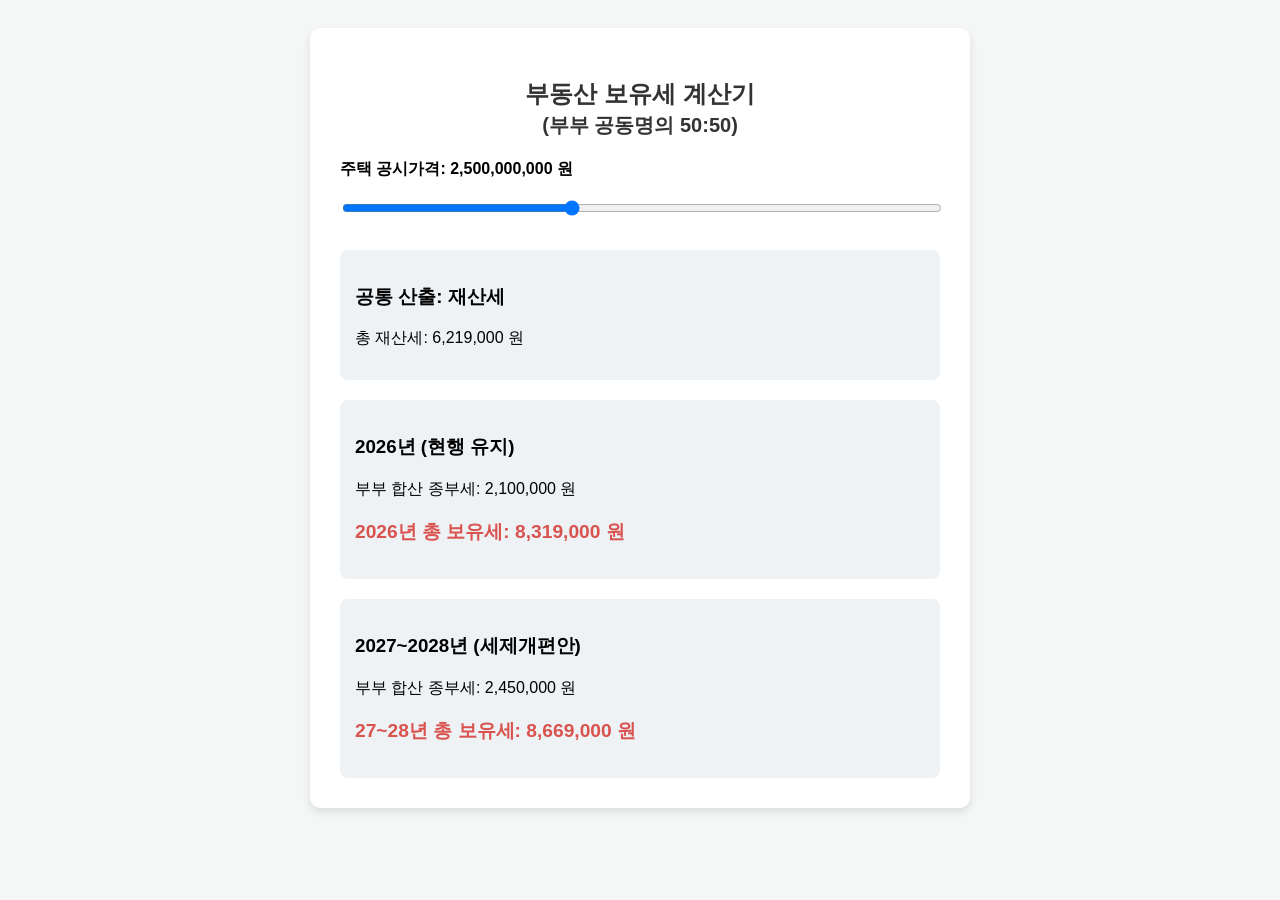
==== docs/index.html @ 7510db97 "feat: Add initial tax calculator page (docs/index.html)" ====
<!DOCTYPE html>
<html lang="ko">
<head>
    <meta charset="UTF-8">
    <meta name="viewport" content="width=device-width, initial-scale=1.0">
    <title>세금 계산기</title>
    <style>
        body { font-family: 'Malgun Gothic', sans-serif; background-color: #f4f7f6; padding: 20px; }
        .container { max-width: 600px; margin: 0 auto; background: white; padding: 30px; border-radius: 10px; box-shadow: 0 4px 8px rgba(0,00,0,0.1); }
        .calculator-selector { margin-bottom: 20px; }
        .calculator-selector label { font-weight: bold; margin-right: 10px; }
        .calculator-selector select { padding: 8px; border-radius: 5px; border: 1px solid #ccc; font-size: 1em; }
        .calculator {
            /* display: none; */ /* JS로 제어 */
        }
        .calculator.active { display: block; }
        h2 { text-align: center; color: #333; }
        label { font-weight: bold; margin-top: 15px; display: block; }
        input[type="range"], input[type="text"] { width: 100%; margin-top: 10px; padding: 10px; box-sizing: border-box; }
        .result-box { margin-top: 20px; padding: 15px; background: #eef2f5; border-radius: 8px; }
        .total { font-size: 1.2em; font-weight: bold; color: #d9534f; }
        hr { border: 0; border-top: 1px solid #ddd; margin: 20px 0; }
    </style>
</head>
<body>

<div class="container">
    <div class="calculator-selector" style="display: none;">
        <label for="taxType">계산기 선택:</label>
        <select id="taxType">
            <option value="propertyTax">보유세 (재산세/종부세)</option>
            <!-- 나중에 다른 계산기 추가. 예: <option value="capitalGainsTax">양도소득세</option> -->
        </select>
    </div>
    <div id="propertyTaxCalculator" class="calculator active">
      <h2>부동산 보유세 계산기<br><small>(부부 공동명의 50:50)</small></h2>
      
      <label for="priceSlider">주택 공시가격: <span id="priceLabel">2,500,000,000</span> 원</label>
      <input type="range" id="priceSlider" min="1000000000" max="5000000000" step="10000000" value="2500000000">
      
      <div class="result-box">
          <h3>공통 산출: 재산세</h3>
          <p>총 재산세: <span id="propTax">0</span> 원</p>
      </div>
  
      <div class="result-box">
          <h3>2026년 (현행 유지)</h3>
          <p>부부 합산 종부세: <span id="jongbu2026">0</span> 원</p>
          <p class="total">2026년 총 보유세: <span id="total2026">0</span> 원</p>
      </div>
  
      <div class="result-box">
          <h3>2027~2028년 (세제개편안)</h3>
          <p>부부 합산 종부세: <span id="jongbu2027">0</span> 원</p>
          <p class="total">27~28년 총 보유세: <span id="total2027">0</span> 원</p>
      </div>
    </div>
</div>

<script>
  // --- 상수 정의 (세율 등) ---
  const TAX_CONFIG = {
      property: {
          baseRate: 0.45,
          taxRate: 0.004,
          deduction: 630000,
          eduTaxRate: 0.2,
          cityTaxRate: 0.0014,
      },
      jongbu: {
          deduction: 900000000, // 1인당 공제액
          rate2026: 0.6,
          rate2027: 0.7,
      }
  };

  // --- 유틸리티 함수 ---
  const formatWon = (num) => Math.max(0, Math.round(num)).toLocaleString('ko-KR');

  // --- 계산 함수 ---
  function calculatePropertyTax(price) {
      const config = TAX_CONFIG.property;
      const propBase = price * config.baseRate;
      const mainPropTax = (propBase * config.taxRate) - config.deduction;
      const eduTax = mainPropTax * config.eduTaxRate;
      const cityTax = propBase * config.cityTaxRate;
      return mainPropTax + eduTax + cityTax;
  }

  function calculateJongbuTax(price, year) {
      const config = TAX_CONFIG.jongbu;
      const rate = (year === 2026) ? config.rate2026 : config.rate2027;
      const base = Math.max(0, (price / 2 - config.deduction) * rate);
      
      let taxPerPerson = 0;
      if (year === 2026) {
          if (base <= 300000000) taxPerPerson = base * 0.005;
          else if (base <= 600000000) taxPerPerson = (base * 0.007) - 600000;
          else taxPerPerson = (base * 0.01) - 2400000;
      } else { // 2027
          if (base <= 300000000) taxPerPerson = base * 0.005;
          else if (base <= 600000000) taxPerPerson = (base * 0.007) - 600000;
          else taxPerPerson = (base * 0.013) - 4200000;
      }
      return taxPerPerson * 2; // 부부 2명 합산
  }

  // --- UI 업데이트 함수 ---
  function updatePropertyTaxUI() {
      const price = parseInt(document.getElementById('priceSlider').value);
      document.getElementById('priceLabel').innerText = formatWon(price);

      // 1. 재산세
      const totalPropTax = calculatePropertyTax(price);
      document.getElementById('propTax').innerText = formatWon(totalPropTax);

      // 2. 2026년 보유세
      const totalJongbu2026 = calculateJongbuTax(price, 2026);
      document.getElementById('jongbu2026').innerText = formatWon(totalJongbu2026);
      document.getElementById('total2026').innerText = formatWon(totalPropTax + totalJongbu2026);

      // 3. 2027-2028년 보유세
      const totalJongbu2027 = calculateJongbuTax(price, 2027);
      document.getElementById('jongbu2027').innerText = formatWon(totalJongbu2027);
      document.getElementById('total2027').innerText = formatWon(totalPropTax + totalJongbu2027);
  }

  // --- 이벤트 리스너 설정 및 초기화 ---
  function initialize() {
      const priceSlider = document.getElementById('priceSlider');
      priceSlider.addEventListener('input', updatePropertyTaxUI);

      // 초기 계산 실행
      updatePropertyTaxUI();
  }

  // 페이지 로드 완료 시 실행
  window.addEventListener('DOMContentLoaded', initialize);
</script>

</body>
</html>
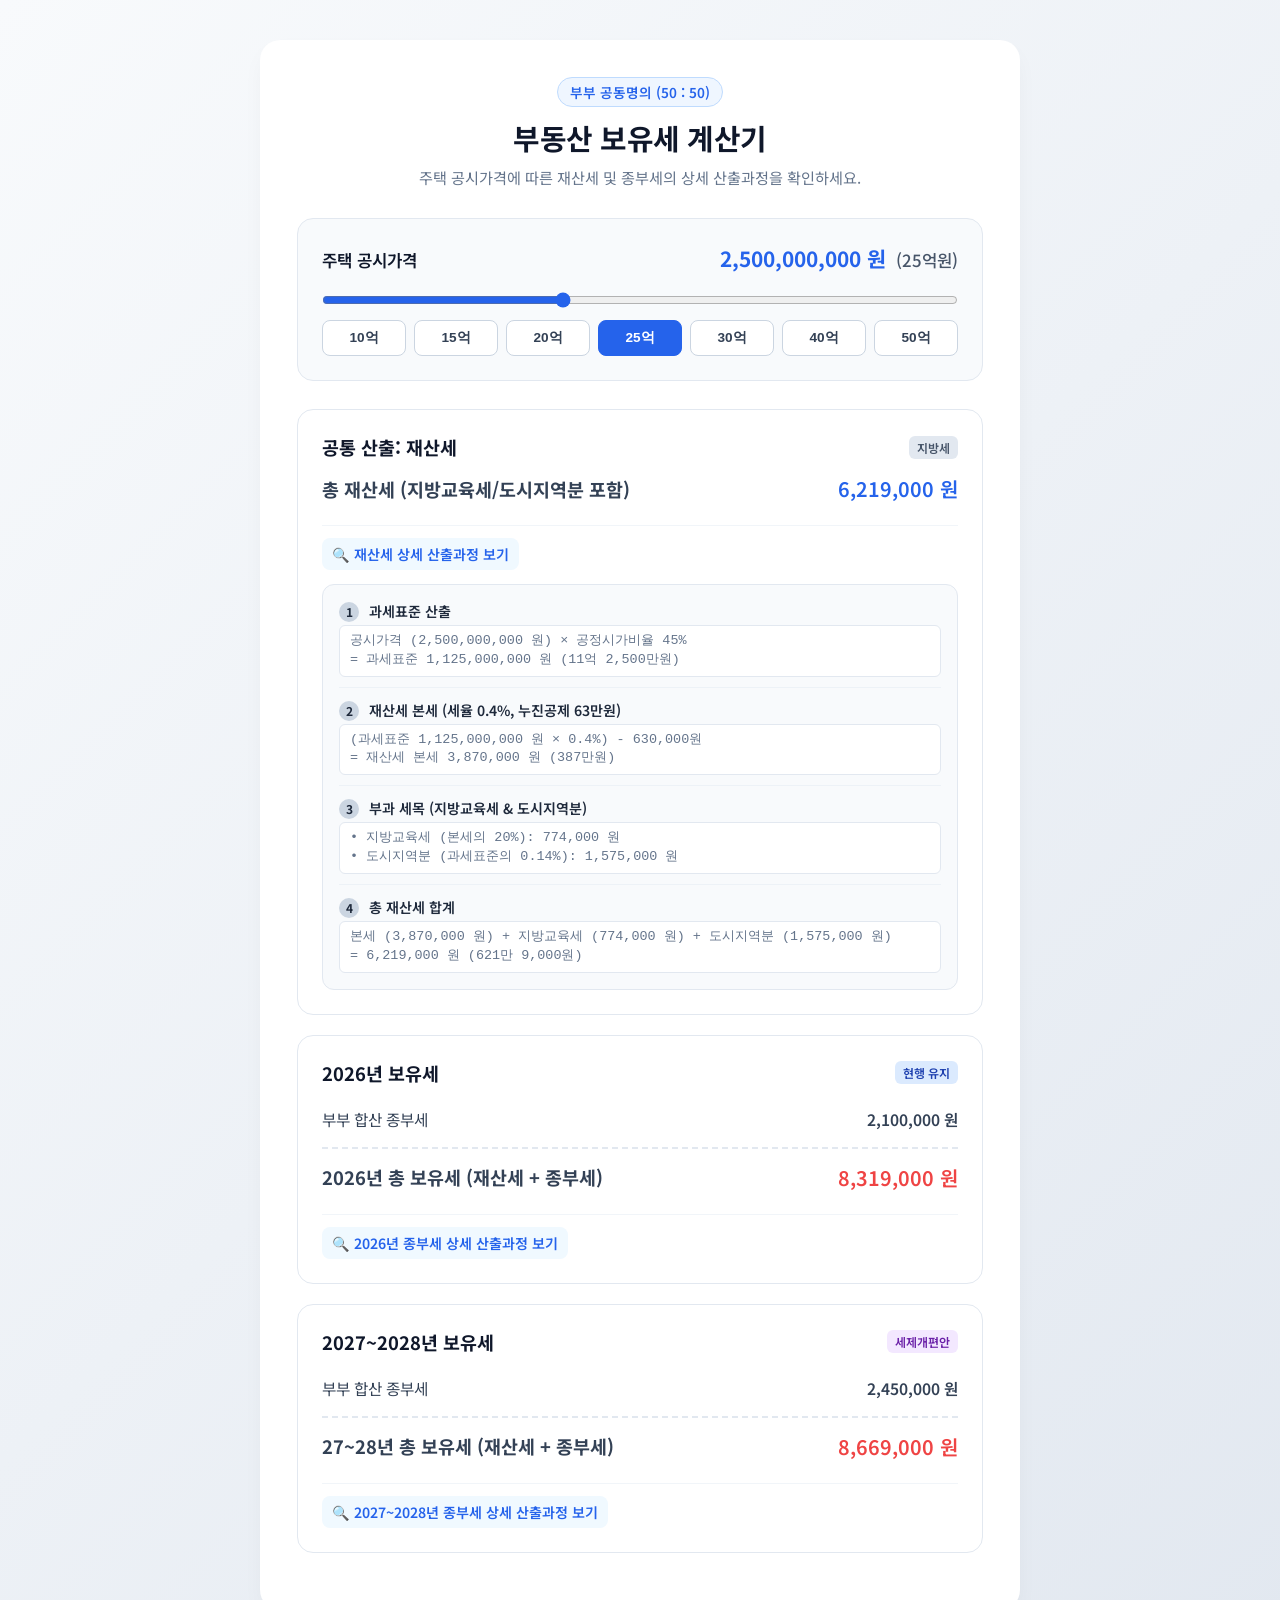
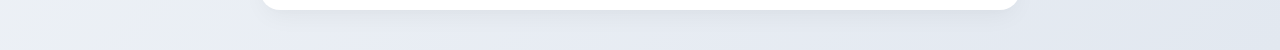
==== commit 97c4a36a: "docs Signed-off-by: changkeun Im <asarabi8282@gmail.com>" ====
--- a/docs/index.html
+++ b/docs/index.html
@@ -3,126 +3,765 @@
 <head>
     <meta charset="UTF-8">
     <meta name="viewport" content="width=device-width, initial-scale=1.0">
-    <title>세금 계산기</title>
+    <title>부동산 보유세 계산기 - 상세 산출과정 제공</title>
+    <!-- Google Fonts -->
+    <link rel="preconnect" href="https://fonts.googleapis.com">
+    <link rel="preconnect" href="https://fonts.gstatic.com" crossorigin>
+    <link href="https://fonts.googleapis.com/css2?family=Noto+Sans+KR:wght@300;400;500;600;700&display=swap" rel="stylesheet">
     <style>
-        body { font-family: 'Malgun Gothic', sans-serif; background-color: #f4f7f6; padding: 20px; }
-        .container { max-width: 600px; margin: 0 auto; background: white; padding: 30px; border-radius: 10px; box-shadow: 0 4px 8px rgba(0,00,0,0.1); }
-        .calculator-selector { margin-bottom: 20px; }
-        .calculator-selector label { font-weight: bold; margin-right: 10px; }
-        .calculator-selector select { padding: 8px; border-radius: 5px; border: 1px solid #ccc; font-size: 1em; }
-        .calculator {
-            /* display: none; */ /* JS로 제어 */
-        }
-        .calculator.active { display: block; }
-        h2 { text-align: center; color: #333; }
-        label { font-weight: bold; margin-top: 15px; display: block; }
-        input[type="range"], input[type="text"] { width: 100%; margin-top: 10px; padding: 10px; box-sizing: border-box; }
-        .result-box { margin-top: 20px; padding: 15px; background: #eef2f5; border-radius: 8px; }
-        .total { font-size: 1.2em; font-weight: bold; color: #d9534f; }
-        hr { border: 0; border-top: 1px solid #ddd; margin: 20px 0; }
+        :root {
+            --primary: #2563eb;
+            --primary-hover: #1d4ed8;
+            --bg-gradient: linear-gradient(135deg, #f8fafc 0%, #e2e8f0 100%);
+            --card-bg: #ffffff;
+            --text-main: #0f172a;
+            --text-muted: #64748b;
+            --accent-red: #ef4444;
+            --accent-blue: #3b82f6;
+            --border-color: #e2e8f0;
+            --box-shadow: 0 10px 25px -5px rgba(0, 0, 0, 0.05), 0 8px 10px -6px rgba(0, 0, 0, 0.01);
+        }
+
+        * {
+            box-sizing: border-box;
+            margin: 0;
+            padding: 0;
+        }
+
+        body {
+            font-family: 'Noto Sans KR', sans-serif;
+            background: var(--bg-gradient);
+            color: var(--text-main);
+            min-height: 100vh;
+            padding: 40px 20px;
+            display: flex;
+            justify-content: center;
+            align-items: flex-start;
+        }
+
+        .container {
+            width: 100%;
+            max-width: 760px;
+            background: var(--card-bg);
+            border-radius: 20px;
+            padding: 36px;
+            box-shadow: var(--box-shadow);
+            border: 1px solid rgba(255, 255, 255, 0.8);
+        }
+
+        .header {
+            text-align: center;
+            margin-bottom: 30px;
+        }
+
+        .header h1 {
+            font-size: 1.8rem;
+            font-weight: 700;
+            color: var(--text-main);
+            margin-bottom: 8px;
+            letter-spacing: -0.5px;
+        }
+
+        .header .badge {
+            display: inline-block;
+            background-color: #eff6ff;
+            color: var(--primary);
+            font-size: 0.85rem;
+            font-weight: 600;
+            padding: 4px 12px;
+            border-radius: 9999px;
+            margin-bottom: 10px;
+            border: 1px solid #bfdbfe;
+        }
+
+        .header p {
+            font-size: 0.95rem;
+            color: var(--text-muted);
+        }
+
+        /* 컨트롤 영역 */
+        .control-group {
+            background-color: #f8fafc;
+            padding: 24px;
+            border-radius: 16px;
+            border: 1px solid var(--border-color);
+            margin-bottom: 28px;
+        }
+
+        .price-label-wrapper {
+            display: flex;
+            justify-content: space-between;
+            align-items: baseline;
+            margin-bottom: 12px;
+            flex-wrap: wrap;
+            gap: 8px;
+        }
+
+        .price-title {
+            font-weight: 600;
+            font-size: 1.05rem;
+            color: var(--text-main);
+        }
+
+        .price-display {
+            font-size: 1.3rem;
+            font-weight: 700;
+            color: var(--primary);
+        }
+
+        .price-display .readable {
+            font-size: 1.05rem;
+            color: #475569;
+            font-weight: 500;
+            margin-left: 4px;
+        }
+
+        input[type="range"] {
+            width: 100%;
+            height: 8px;
+            border-radius: 5px;
+            background: #cbd5e1;
+            outline: none;
+            cursor: pointer;
+            accent-color: var(--primary);
+            margin-bottom: 16px;
+        }
+
+        /* Quick Preset Buttons */
+        .preset-buttons {
+            display: flex;
+            gap: 8px;
+            flex-wrap: wrap;
+        }
+
+        .preset-btn {
+            flex: 1;
+            min-width: 60px;
+            padding: 8px 12px;
+            background: white;
+            border: 1px solid #cbd5e1;
+            border-radius: 8px;
+            font-size: 0.85rem;
+            font-weight: 600;
+            color: #334155;
+            cursor: pointer;
+            transition: all 0.2s ease;
+        }
+
+        .preset-btn:hover {
+            background: #f1f5f9;
+            border-color: #94a3b8;
+        }
+
+        .preset-btn.active {
+            background: var(--primary);
+            color: white;
+            border-color: var(--primary);
+        }
+
+        /* 결과 카드 스타일 */
+        .result-card {
+            background: #ffffff;
+            border: 1px solid var(--border-color);
+            border-radius: 16px;
+            padding: 24px;
+            margin-bottom: 20px;
+            transition: transform 0.2s ease, box-shadow 0.2s ease;
+        }
+
+        .result-card:hover {
+            box-shadow: 0 10px 15px -3px rgba(0, 0, 0, 0.05);
+        }
+
+        .card-header {
+            display: flex;
+            justify-content: space-between;
+            align-items: center;
+            margin-bottom: 14px;
+        }
+
+        .card-title {
+            font-size: 1.15rem;
+            font-weight: 700;
+            color: var(--text-main);
+            display: flex;
+            align-items: center;
+            gap: 8px;
+        }
+
+        .year-tag {
+            font-size: 0.75rem;
+            padding: 3px 8px;
+            border-radius: 6px;
+            font-weight: 600;
+        }
+
+        .tag-gray { background: #e2e8f0; color: #475569; }
+        .tag-blue { background: #dbeafe; color: #1e40af; }
+        .tag-purple { background: #f3e8ff; color: #6b21a8; }
+
+        .summary-row {
+            display: flex;
+            justify-content: space-between;
+            align-items: center;
+            padding: 8px 0;
+            font-size: 0.98rem;
+            color: #334155;
+        }
+
+        .summary-row.total-row {
+            border-top: 2px dashed #e2e8f0;
+            margin-top: 8px;
+            padding-top: 14px;
+            font-size: 1.15rem;
+            font-weight: 700;
+        }
+
+        .summary-row .val {
+            font-weight: 600;
+        }
+
+        .summary-row.total-row .val {
+            color: var(--accent-red);
+            font-size: 1.25rem;
+        }
+
+        /* Collapsible details styling */
+        details {
+            margin-top: 14px;
+            border-top: 1px solid #f1f5f9;
+            padding-top: 12px;
+        }
+
+        summary {
+            font-size: 0.88rem;
+            font-weight: 600;
+            color: var(--primary);
+            cursor: pointer;
+            user-select: none;
+            outline: none;
+            display: inline-flex;
+            align-items: center;
+            gap: 6px;
+            padding: 6px 10px;
+            background-color: #f0f9ff;
+            border-radius: 8px;
+            transition: background 0.2s;
+        }
+
+        summary:hover {
+            background-color: #e0f2fe;
+        }
+
+        summary::-webkit-details-marker {
+            display: none;
+        }
+
+        .breakdown-box {
+            margin-top: 14px;
+            background: #f8fafc;
+            border: 1px solid #e2e8f0;
+            border-radius: 12px;
+            padding: 16px;
+            font-size: 0.88rem;
+        }
+
+        .breakdown-step {
+            margin-bottom: 12px;
+            padding-bottom: 10px;
+            border-bottom: 1px solid #edf2f7;
+        }
+
+        .breakdown-step:last-child {
+            margin-bottom: 0;
+            padding-bottom: 0;
+            border-bottom: none;
+        }
+
+        .step-num {
+            display: inline-block;
+            background: #cbd5e1;
+            color: #1e293b;
+            font-size: 0.75rem;
+            font-weight: 700;
+            width: 20px;
+            height: 20px;
+            line-height: 20px;
+            text-align: center;
+            border-radius: 50%;
+            margin-right: 6px;
+        }
+
+        .step-title {
+            font-weight: 600;
+            color: #1e293b;
+        }
+
+        .formula-text {
+            color: #64748b;
+            margin-top: 3px;
+            font-family: monospace, sans-serif;
+            font-size: 0.84rem;
+            line-height: 1.4;
+            background: #ffffff;
+            padding: 6px 10px;
+            border-radius: 6px;
+            border: 1px solid #e2e8f0;
+            word-break: break-all;
+        }
+
+        .formula-text highlight {
+            color: #2563eb;
+            font-weight: 700;
+        }
+
+        .sub-calc {
+            display: flex;
+            justify-content: space-between;
+            margin-top: 4px;
+            font-size: 0.85rem;
+            color: #475569;
+        }
+
+        @media (max-width: 600px) {
+            .container {
+                padding: 20px;
+            }
+            .header h1 {
+                font-size: 1.5rem;
+            }
+            .price-display {
+                font-size: 1.1rem;
+            }
+            .summary-row.total-row {
+                font-size: 1.05rem;
+            }
+            .summary-row.total-row .val {
+                font-size: 1.15rem;
+            }
+        }
     </style>
 </head>
 <body>
 
 <div class="container">
-    <div class="calculator-selector" style="display: none;">
-        <label for="taxType">계산기 선택:</label>
-        <select id="taxType">
-            <option value="propertyTax">보유세 (재산세/종부세)</option>
-            <!-- 나중에 다른 계산기 추가. 예: <option value="capitalGainsTax">양도소득세</option> -->
-        </select>
+    <div class="header">
+        <span class="badge">부부 공동명의 (50 : 50)</span>
+        <h1>부동산 보유세 계산기</h1>
+        <p>주택 공시가격에 따른 재산세 및 종부세의 상세 산출과정을 확인하세요.</p>
     </div>
-    <div id="propertyTaxCalculator" class="calculator active">
-      <h2>부동산 보유세 계산기<br><small>(부부 공동명의 50:50)</small></h2>
-      
-      <label for="priceSlider">주택 공시가격: <span id="priceLabel">2,500,000,000</span> 원</label>
-      <input type="range" id="priceSlider" min="1000000000" max="5000000000" step="10000000" value="2500000000">
-      
-      <div class="result-box">
-          <h3>공통 산출: 재산세</h3>
-          <p>총 재산세: <span id="propTax">0</span> 원</p>
-      </div>
-  
-      <div class="result-box">
-          <h3>2026년 (현행 유지)</h3>
-          <p>부부 합산 종부세: <span id="jongbu2026">0</span> 원</p>
-          <p class="total">2026년 총 보유세: <span id="total2026">0</span> 원</p>
-      </div>
-  
-      <div class="result-box">
-          <h3>2027~2028년 (세제개편안)</h3>
-          <p>부부 합산 종부세: <span id="jongbu2027">0</span> 원</p>
-          <p class="total">27~28년 총 보유세: <span id="total2027">0</span> 원</p>
-      </div>
+
+    <!-- 주택 공시가격 조절 컨트롤 -->
+    <div class="control-group">
+        <div class="price-label-wrapper">
+            <span class="price-title">주택 공시가격</span>
+            <div class="price-display">
+                <span id="priceLabelExact">2,500,000,000</span> 원
+                <span id="priceLabelReadable" class="readable">(25억원)</span>
+            </div>
+        </div>
+        
+        <input type="range" id="priceSlider" min="1000000000" max="5000000000" step="10000000" value="2500000000">
+
+        <div class="preset-buttons">
+            <button class="preset-btn" onclick="setPrice(1000000000)">10억</button>
+            <button class="preset-btn" onclick="setPrice(1500000000)">15억</button>
+            <button class="preset-btn" onclick="setPrice(2000000000)">20억</button>
+            <button class="preset-btn active" onclick="setPrice(2500000000)">25억</button>
+            <button class="preset-btn" onclick="setPrice(3000000000)">30억</button>
+            <button class="preset-btn" onclick="setPrice(4000000000)">40억</button>
+            <button class="preset-btn" onclick="setPrice(5000000000)">50억</button>
+        </div>
+    </div>
+
+    <!-- 1. 재산세 카드 -->
+    <div class="result-card">
+        <div class="card-header">
+            <div class="card-title">
+                <span>공통 산출: 재산세</span>
+            </div>
+            <span class="year-tag tag-gray">지방세</span>
+        </div>
+
+        <div class="summary-row total-row" style="border-top: none; padding-top: 0;">
+            <span>총 재산세 (지방교육세/도시지역분 포함)</span>
+            <span class="val" id="propTaxTotal" style="color: var(--primary);">0 원</span>
+        </div>
+
+        <details open>
+            <summary>🔍 재산세 상세 산출과정 보기</summary>
+            <div class="breakdown-box">
+                <div class="breakdown-step">
+                    <span class="step-num">1</span>
+                    <span class="step-title">과세표준 산출</span>
+                    <div class="formula-text">
+                        공시가격 (<span id="propStep1Price">0</span>) × 공정시가비율 45%<br>
+                        = 과세표준 <span id="propStep1Base" class="highlight">0 원</span>
+                    </div>
+                </div>
+
+                <div class="breakdown-step">
+                    <span class="step-num">2</span>
+                    <span class="step-title">재산세 본세 (세율 0.4%, 누진공제 63만원)</span>
+                    <div class="formula-text">
+                        (과세표준 <span id="propStep2Base">0</span> × 0.4%) - 630,000원<br>
+                        = 재산세 본세 <span id="propStep2Main" class="highlight">0 원</span>
+                    </div>
+                </div>
+
+                <div class="breakdown-step">
+                    <span class="step-num">3</span>
+                    <span class="step-title">부과 세목 (지방교육세 & 도시지역분)</span>
+                    <div class="formula-text">
+                        • 지방교육세 (본세의 20%): <span id="propStep3Edu">0 원</span><br>
+                        • 도시지역분 (과세표준의 0.14%): <span id="propStep3City">0 원</span>
+                    </div>
+                </div>
+
+                <div class="breakdown-step">
+                    <span class="step-num">4</span>
+                    <span class="step-title">총 재산세 합계</span>
+                    <div class="formula-text">
+                        본세 (<span id="propStep4Main">0</span>) + 지방교육세 (<span id="propStep4Edu">0</span>) + 도시지역분 (<span id="propStep4City">0</span>)<br>
+                        = <span id="propStep4Total" class="highlight">0 원</span>
+                    </div>
+                </div>
+            </div>
+        </details>
+    </div>
+
+    <!-- 2. 2026년 보유세 카드 -->
+    <div class="result-card">
+        <div class="card-header">
+            <div class="card-title">
+                <span>2026년 보유세</span>
+            </div>
+            <span class="year-tag tag-blue">현행 유지</span>
+        </div>
+
+        <div class="summary-row">
+            <span>부부 합산 종부세</span>
+            <span class="val" id="jongbu2026">0 원</span>
+        </div>
+        <div class="summary-row total-row">
+            <span>2026년 총 보유세 (재산세 + 종부세)</span>
+            <span class="val" id="total2026">0 원</span>
+        </div>
+
+        <details>
+            <summary>🔍 2026년 종부세 상세 산출과정 보기</summary>
+            <div class="breakdown-box">
+                <div class="breakdown-step">
+                    <span class="step-num">1</span>
+                    <span class="step-title">1인당 공시가격 지분 & 기본공제</span>
+                    <div class="formula-text">
+                        공시가격 (<span id="j26Step1Price">0</span>) ÷ 2 = 1인당 <span id="j26Step1Share">0</span><br>
+                        기본공제 (1인당 9억원) 적용 후 과세대상 = <span id="j26Step1Target" class="highlight">0 원</span>
+                    </div>
+                </div>
+
+                <div class="breakdown-step">
+                    <span class="step-num">2</span>
+                    <span class="step-title">1인당 과세표준 (공정시가비율 60%)</span>
+                    <div class="formula-text">
+                        과세대상 (<span id="j26Step2Target">0</span>) × 60%<br>
+                        = 과세표준 <span id="j26Step2Base" class="highlight">0 원</span>
+                    </div>
+                </div>
+
+                <div class="breakdown-step">
+                    <span class="step-num">3</span>
+                    <span class="step-title">1인당 종부세 산출세액</span>
+                    <div class="formula-text">
+                        구간 적용: <span id="j26Step3TierInfo">3억원 이하 (세율 0.5%)</span><br>
+                        계산식: <span id="j26Step3Formula">(과세표준 × 0.5%)</span><br>
+                        = 1인당 세액 <span id="j26Step3PerPerson" class="highlight">0 원</span>
+                    </div>
+                </div>
+
+                <div class="breakdown-step">
+                    <span class="step-num">4</span>
+                    <span class="step-title">부부 합산 종부세</span>
+                    <div class="formula-text">
+                        1인당 세액 (<span id="j26Step4PerPerson">0</span>) × 2명<br>
+                        = 부부 합산 종부세 <span id="j26Step4Total" class="highlight">0 원</span>
+                    </div>
+                </div>
+            </div>
+        </details>
+    </div>
+
+    <!-- 3. 2027~2028년 보유세 카드 -->
+    <div class="result-card">
+        <div class="card-header">
+            <div class="card-title">
+                <span>2027~2028년 보유세</span>
+            </div>
+            <span class="year-tag tag-purple">세제개편안</span>
+        </div>
+
+        <div class="summary-row">
+            <span>부부 합산 종부세</span>
+            <span class="val" id="jongbu2027">0 원</span>
+        </div>
+        <div class="summary-row total-row">
+            <span>27~28년 총 보유세 (재산세 + 종부세)</span>
+            <span class="val" id="total2027">0 원</span>
+        </div>
+
+        <details>
+            <summary>🔍 2027~2028년 종부세 상세 산출과정 보기</summary>
+            <div class="breakdown-box">
+                <div class="breakdown-step">
+                    <span class="step-num">1</span>
+                    <span class="step-title">1인당 공시가격 지분 & 기본공제</span>
+                    <div class="formula-text">
+                        공시가격 (<span id="j27Step1Price">0</span>) ÷ 2 = 1인당 <span id="j27Step1Share">0</span><br>
+                        기본공제 (1인당 9억원) 적용 후 과세대상 = <span id="j27Step1Target" class="highlight">0 원</span>
+                    </div>
+                </div>
+
+                <div class="breakdown-step">
+                    <span class="step-num">2</span>
+                    <span class="step-title">1인당 과세표준 (공정시가비율 70%)</span>
+                    <div class="formula-text">
+                        과세대상 (<span id="j27Step2Target">0</span>) × 70%<br>
+                        = 과세표준 <span id="j27Step2Base" class="highlight">0 원</span>
+                    </div>
+                </div>
+
+                <div class="breakdown-step">
+                    <span class="step-num">3</span>
+                    <span class="step-title">1인당 종부세 산출세액</span>
+                    <div class="formula-text">
+                        구간 적용: <span id="j27Step3TierInfo">3억원 이하 (세율 0.5%)</span><br>
+                        계산식: <span id="j27Step3Formula">(과세표준 × 0.5%)</span><br>
+                        = 1인당 세액 <span id="j27Step3PerPerson" class="highlight">0 원</span>
+                    </div>
+                </div>
+
+                <div class="breakdown-step">
+                    <span class="step-num">4</span>
+                    <span class="step-title">부부 합산 종부세</span>
+                    <div class="formula-text">
+                        1인당 세액 (<span id="j27Step4PerPerson">0</span>) × 2명<br>
+                        = 부부 합산 종부세 <span id="j27Step4Total" class="highlight">0 원</span>
+                    </div>
+                </div>
+            </div>
+        </details>
     </div>
 </div>
 
 <script>
-  // --- 상수 정의 (세율 등) ---
+  // --- 세율 및 설정 상수 ---
   const TAX_CONFIG = {
       property: {
-          baseRate: 0.45,
-          taxRate: 0.004,
-          deduction: 630000,
-          eduTaxRate: 0.2,
-          cityTaxRate: 0.0014,
+          baseRate: 0.45,       // 공정시가비율 45%
+          taxRate: 0.004,       // 본세 세율 0.4%
+          deduction: 630000,     // 누진공제액 63만원
+          eduTaxRate: 0.2,      // 지방교육세율 20%
+          cityTaxRate: 0.0014,  // 도시지역분 0.14%
       },
       jongbu: {
-          deduction: 900000000, // 1인당 공제액
-          rate2026: 0.6,
-          rate2027: 0.7,
+          deduction: 900000000, // 1인당 기본공제액 9억원
+          rate2026: 0.6,        // 2026 공정시가비율 60%
+          rate2027: 0.7,        // 2027 공정시가비율 70%
       }
   };
 
   // --- 유틸리티 함수 ---
-  const formatWon = (num) => Math.max(0, Math.round(num)).toLocaleString('ko-KR');
-
-  // --- 계산 함수 ---
-  function calculatePropertyTax(price) {
+  const formatWon = (num) => Math.max(0, Math.round(num)).toLocaleString('ko-KR') + ' 원';
+
+  function formatKoreanText(num) {
+      if (num <= 0) return '0원';
+      const eok = Math.floor(num / 100000000);
+      const remainderAfterEok = num % 100000000;
+      const man = Math.floor(remainderAfterEok / 10000);
+      const won = Math.round(remainderAfterEok % 10000);
+
+      let result = '';
+      if (eok > 0) result += `${eok}억 `;
+      if (man > 0) result += `${man.toLocaleString()}만 `;
+      if (won > 0 && eok === 0) result += `${won.toLocaleString()}`;
+      
+      result = result.trim();
+      if (result.endsWith('억') || result.endsWith('만')) {
+          return result + '원';
+      }
+      return result ? result + '원' : '0원';
+  }
+
+  // --- 상세 계산 함수 ---
+  function calculatePropertyTaxDetails(price) {
       const config = TAX_CONFIG.property;
-      const propBase = price * config.baseRate;
-      const mainPropTax = (propBase * config.taxRate) - config.deduction;
-      const eduTax = mainPropTax * config.eduTaxRate;
-      const cityTax = propBase * config.cityTaxRate;
-      return mainPropTax + eduTax + cityTax;
+      const propBase = Math.round(price * config.baseRate);
+      const mainPropTax = Math.max(0, Math.round((propBase * config.taxRate) - config.deduction));
+      const eduTax = Math.round(mainPropTax * config.eduTaxRate);
+      const cityTax = Math.round(propBase * config.cityTaxRate);
+      const totalPropTax = mainPropTax + eduTax + cityTax;
+
+      return {
+          price,
+          propBase,
+          mainPropTax,
+          eduTax,
+          cityTax,
+          totalPropTax
+      };
   }
 
-  function calculateJongbuTax(price, year) {
+  function calculateJongbuTaxDetails(price, year) {
       const config = TAX_CONFIG.jongbu;
       const rate = (year === 2026) ? config.rate2026 : config.rate2027;
-      const base = Math.max(0, (price / 2 - config.deduction) * rate);
+      
+      const sharePrice = Math.round(price / 2);
+      const targetAmount = Math.max(0, Math.round(sharePrice - config.deduction));
+      const jongbuBase = Math.round(targetAmount * rate);
       
       let taxPerPerson = 0;
+      let tierInfo = "";
+      let formula = "";
+
       if (year === 2026) {
-          if (base <= 300000000) taxPerPerson = base * 0.005;
-          else if (base <= 600000000) taxPerPerson = (base * 0.007) - 600000;
-          else taxPerPerson = (base * 0.01) - 2400000;
-      } else { // 2027
-          if (base <= 300000000) taxPerPerson = base * 0.005;
-          else if (base <= 600000000) taxPerPerson = (base * 0.007) - 600000;
-          else taxPerPerson = (base * 0.013) - 4200000;
+          if (jongbuBase <= 0) {
+              tierInfo = "과세대상 없음 (공제 9억원 이하)";
+              formula = "0원";
+              taxPerPerson = 0;
+          } else if (jongbuBase <= 300000000) {
+              tierInfo = "3억원 이하 (세율 0.5%)";
+              formula = `(과세표준 ${formatKoreanText(jongbuBase)} × 0.5%)`;
+              taxPerPerson = Math.round(jongbuBase * 0.005);
+          } else if (jongbuBase <= 600000000) {
+              tierInfo = "3억 초과 ~ 6억원 이하 (세율 0.7%, 누진공제 60만원)";
+              formula = `(과세표준 ${formatKoreanText(jongbuBase)} × 0.7%) - 60만원`;
+              taxPerPerson = Math.round((jongbuBase * 0.007) - 600000);
+          } else {
+              tierInfo = "6억원 초과 (세율 1.0%, 누진공제 240만원)";
+              formula = `(과세표준 ${formatKoreanText(jongbuBase)} × 1.0%) - 240만원`;
+              taxPerPerson = Math.round((jongbuBase * 0.01) - 2400000);
+          }
+      } else { // 2027~2028 개편안
+          if (jongbuBase <= 0) {
+              tierInfo = "과세대상 없음 (공제 9억원 이하)";
+              formula = "0원";
+              taxPerPerson = 0;
+          } else if (jongbuBase <= 300000000) {
+              tierInfo = "3억원 이하 (세율 0.5%)";
+              formula = `(과세표준 ${formatKoreanText(jongbuBase)} × 0.5%)`;
+              taxPerPerson = Math.round(jongbuBase * 0.005);
+          } else if (jongbuBase <= 600000000) {
+              tierInfo = "3억 초과 ~ 6억원 이하 (세율 0.7%, 누진공제 60만원)";
+              formula = `(과세표준 ${formatKoreanText(jongbuBase)} × 0.7%) - 60만원`;
+              taxPerPerson = Math.round((jongbuBase * 0.007) - 600000);
+          } else {
+              tierInfo = "6억원 초과 (세율 1.3%, 누진공제 420만원)";
+              formula = `(과세표준 ${formatKoreanText(jongbuBase)} × 1.3%) - 420만원`;
+              taxPerPerson = Math.round((jongbuBase * 0.013) - 4200000);
+          }
       }
-      return taxPerPerson * 2; // 부부 2명 합산
+
+      taxPerPerson = Math.max(0, taxPerPerson);
+      const totalJongbu = taxPerPerson * 2;
+
+      return {
+          price,
+          sharePrice,
+          deduction: config.deduction,
+          targetAmount,
+          rate,
+          jongbuBase,
+          tierInfo,
+          formula,
+          taxPerPerson,
+          totalJongbu
+      };
+  }
+
+  // --- 빠른 설정 버튼 클릭 ---
+  function setPrice(value) {
+      const slider = document.getElementById('priceSlider');
+      slider.value = value;
+      updatePresetActive(value);
+      updatePropertyTaxUI();
+  }
+
+  function updatePresetActive(value) {
+      const buttons = document.querySelectorAll('.preset-btn');
+      buttons.forEach(btn => {
+          const btnVal = parseInt(btn.getAttribute('onclick').match(/\d+/)[0]);
+          if (btnVal === parseInt(value)) {
+              btn.classList.add('active');
+          } else {
+              btn.classList.remove('active');
+          }
+      });
   }
 
   // --- UI 업데이트 함수 ---
   function updatePropertyTaxUI() {
       const price = parseInt(document.getElementById('priceSlider').value);
-      document.getElementById('priceLabel').innerText = formatWon(price);
-
-      // 1. 재산세
-      const totalPropTax = calculatePropertyTax(price);
-      document.getElementById('propTax').innerText = formatWon(totalPropTax);
-
-      // 2. 2026년 보유세
-      const totalJongbu2026 = calculateJongbuTax(price, 2026);
-      document.getElementById('jongbu2026').innerText = formatWon(totalJongbu2026);
-      document.getElementById('total2026').innerText = formatWon(totalPropTax + totalJongbu2026);
-
-      // 3. 2027-2028년 보유세
-      const totalJongbu2027 = calculateJongbuTax(price, 2027);
-      document.getElementById('jongbu2027').innerText = formatWon(totalJongbu2027);
-      document.getElementById('total2027').innerText = formatWon(totalPropTax + totalJongbu2027);
+      
+      // 가격 표시
+      document.getElementById('priceLabelExact').innerText = Math.round(price).toLocaleString('ko-KR');
+      document.getElementById('priceLabelReadable').innerText = `(${formatKoreanText(price)})`;
+      updatePresetActive(price);
+
+      // 1. 재산세 상세 산출
+      const p = calculatePropertyTaxDetails(price);
+      document.getElementById('propTaxTotal').innerText = formatWon(p.totalPropTax);
+
+      document.getElementById('propStep1Price').innerText = formatWon(p.price);
+      document.getElementById('propStep1Base').innerText = formatWon(p.propBase) + ` (${formatKoreanText(p.propBase)})`;
+
+      document.getElementById('propStep2Base').innerText = formatWon(p.propBase);
+      document.getElementById('propStep2Main').innerText = formatWon(p.mainPropTax) + ` (${formatKoreanText(p.mainPropTax)})`;
+
+      document.getElementById('propStep3Edu').innerText = formatWon(p.eduTax);
+      document.getElementById('propStep3City').innerText = formatWon(p.cityTax);
+
+      document.getElementById('propStep4Main').innerText = formatWon(p.mainPropTax);
+      document.getElementById('propStep4Edu').innerText = formatWon(p.eduTax);
+      document.getElementById('propStep4City').innerText = formatWon(p.cityTax);
+      document.getElementById('propStep4Total').innerText = formatWon(p.totalPropTax) + ` (${formatKoreanText(p.totalPropTax)})`;
+
+      // 2. 2026년 종부세 상세 산출
+      const j26 = calculateJongbuTaxDetails(price, 2026);
+      document.getElementById('jongbu2026').innerText = formatWon(j26.totalJongbu);
+      document.getElementById('total2026').innerText = formatWon(p.totalPropTax + j26.totalJongbu);
+
+      document.getElementById('j26Step1Price').innerText = formatWon(j26.price);
+      document.getElementById('j26Step1Share').innerText = formatWon(j26.sharePrice);
+      document.getElementById('j26Step1Target').innerText = formatWon(j26.targetAmount) + ` (${formatKoreanText(j26.targetAmount)})`;
+
+      document.getElementById('j26Step2Target').innerText = formatWon(j26.targetAmount);
+      document.getElementById('j26Step2Base').innerText = formatWon(j26.jongbuBase) + ` (${formatKoreanText(j26.jongbuBase)})`;
+
+      document.getElementById('j26Step3TierInfo').innerText = j26.tierInfo;
+      document.getElementById('j26Step3Formula').innerText = j26.formula;
+      document.getElementById('j26Step3PerPerson').innerText = formatWon(j26.taxPerPerson) + ` (${formatKoreanText(j26.taxPerPerson)})`;
+
+      document.getElementById('j26Step4PerPerson').innerText = formatWon(j26.taxPerPerson);
+      document.getElementById('j26Step4Total').innerText = formatWon(j26.totalJongbu) + ` (${formatKoreanText(j26.totalJongbu)})`;
+
+      // 3. 2027~2028년 종부세 상세 산출
+      const j27 = calculateJongbuTaxDetails(price, 2027);
+      document.getElementById('jongbu2027').innerText = formatWon(j27.totalJongbu);
+      document.getElementById('total2027').innerText = formatWon(p.totalPropTax + j27.totalJongbu);
+
+      document.getElementById('j27Step1Price').innerText = formatWon(j27.price);
+      document.getElementById('j27Step1Share').innerText = formatWon(j27.sharePrice);
+      document.getElementById('j27Step1Target').innerText = formatWon(j27.targetAmount) + ` (${formatKoreanText(j27.targetAmount)})`;
+
+      document.getElementById('j27Step2Target').innerText = formatWon(j27.targetAmount);
+      document.getElementById('j27Step2Base').innerText = formatWon(j27.jongbuBase) + ` (${formatKoreanText(j27.jongbuBase)})`;
+
+      document.getElementById('j27Step3TierInfo').innerText = j27.tierInfo;
+      document.getElementById('j27Step3Formula').innerText = j27.formula;
+      document.getElementById('j27Step3PerPerson').innerText = formatWon(j27.taxPerPerson) + ` (${formatKoreanText(j27.taxPerPerson)})`;
+
+      document.getElementById('j27Step4PerPerson').innerText = formatWon(j27.taxPerPerson);
+      document.getElementById('j27Step4Total').innerText = formatWon(j27.totalJongbu) + ` (${formatKoreanText(j27.totalJongbu)})`;
   }
 
   // --- 이벤트 리스너 설정 및 초기화 ---
@@ -134,7 +773,6 @@
       updatePropertyTaxUI();
   }
 
-  // 페이지 로드 완료 시 실행
   window.addEventListener('DOMContentLoaded', initialize);
 </script>
 
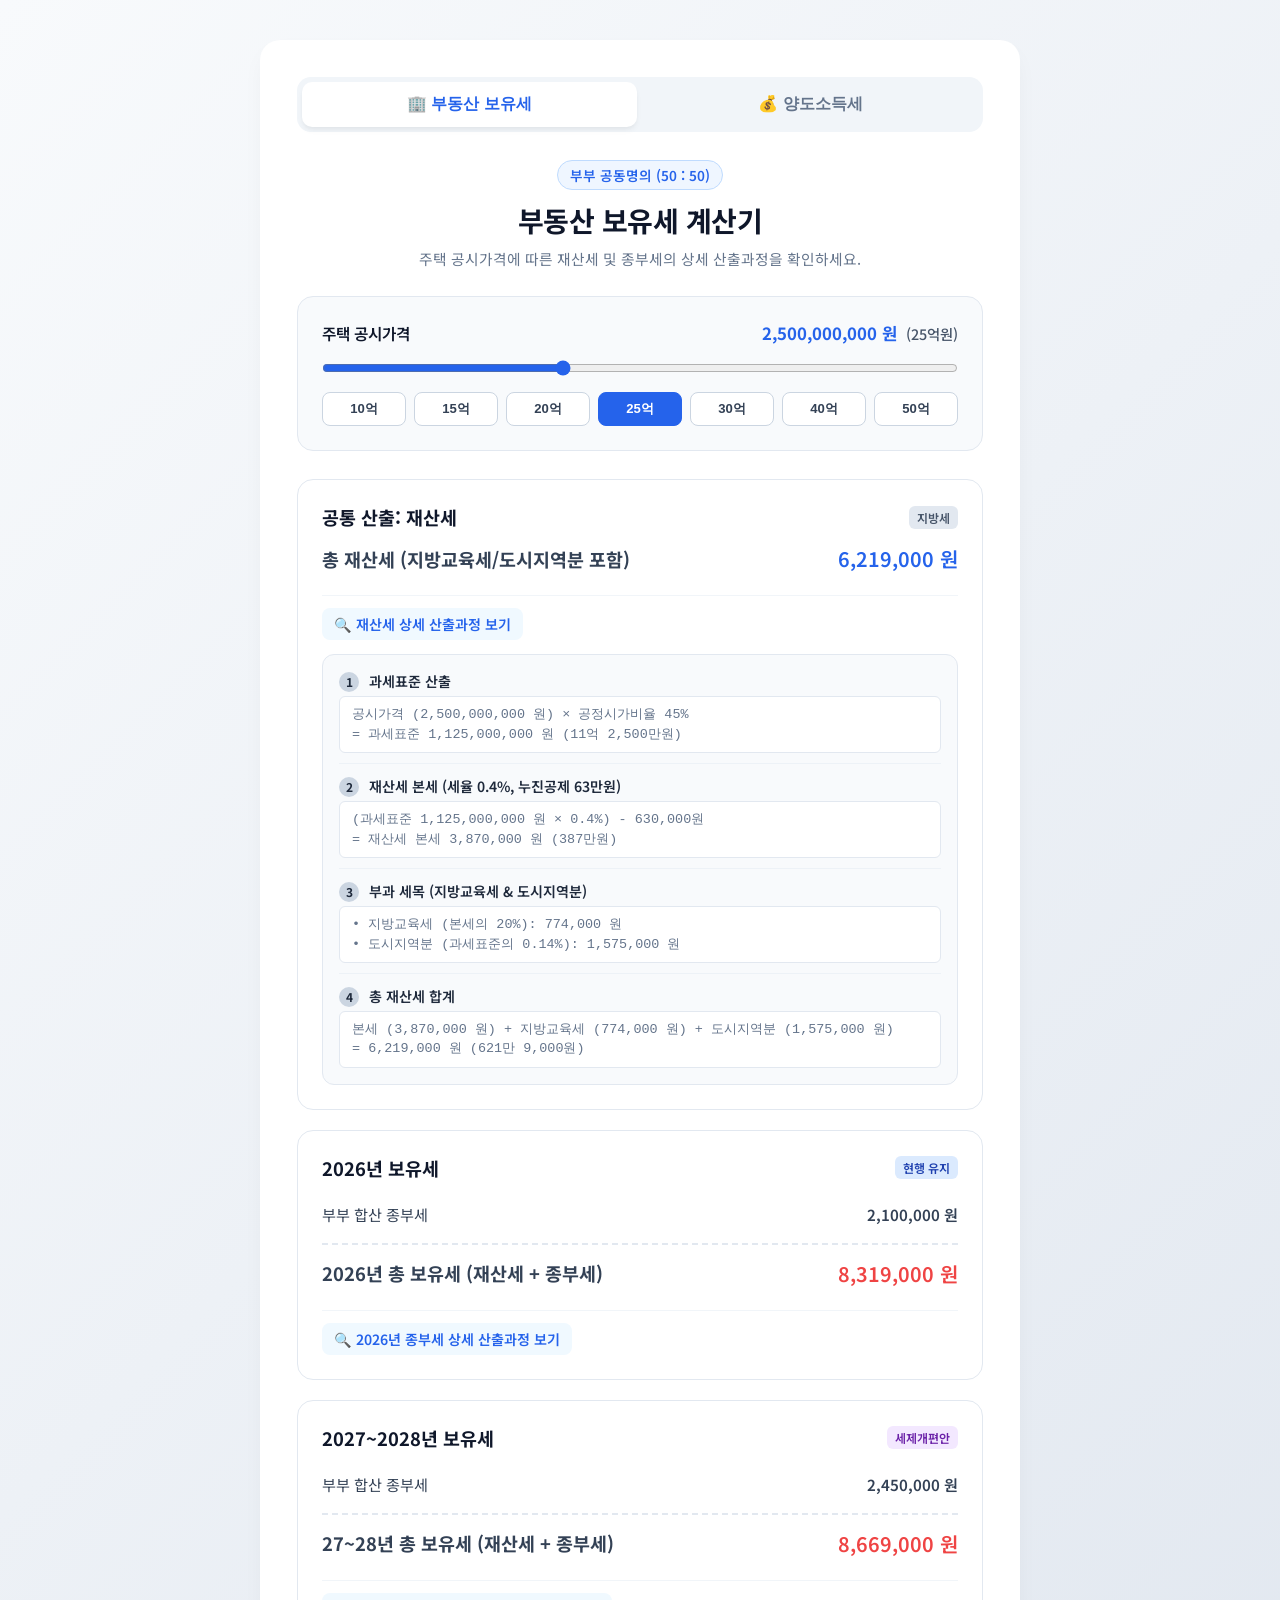
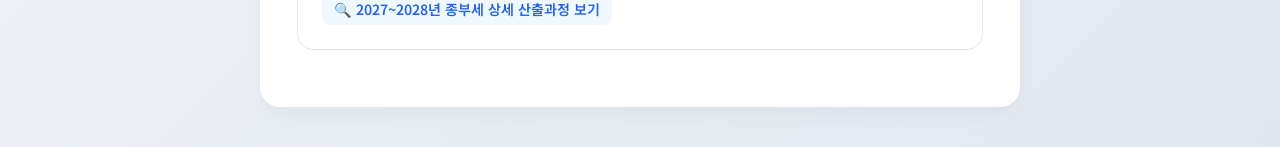
==== commit ce1d0da8: "feat(gains-tax): add capital gains tax calculator tab and detailed breakdown" ====
--- a/docs/index.html
+++ b/docs/index.html
@@ -3,7 +3,7 @@
 <head>
     <meta charset="UTF-8">
     <meta name="viewport" content="width=device-width, initial-scale=1.0">
-    <title>부동산 보유세 계산기 - 상세 산출과정 제공</title>
+    <title>부동산 세금 통합 계산기 (보유세 / 양도소득세)</title>
     <!-- Google Fonts -->
     <link rel="preconnect" href="https://fonts.googleapis.com">
     <link rel="preconnect" href="https://fonts.gstatic.com" crossorigin>
@@ -49,13 +49,50 @@
             border: 1px solid rgba(255, 255, 255, 0.8);
         }
 
+        /* 탭 스위처 */
+        .tab-nav {
+            display: flex;
+            background-color: #f1f5f9;
+            padding: 5px;
+            border-radius: 14px;
+            margin-bottom: 28px;
+            gap: 6px;
+        }
+
+        .tab-btn {
+            flex: 1;
+            padding: 12px 16px;
+            border: none;
+            border-radius: 10px;
+            font-size: 1rem;
+            font-weight: 700;
+            color: #64748b;
+            background: transparent;
+            cursor: pointer;
+            transition: all 0.2s ease;
+            display: flex;
+            align-items: center;
+            justify-content: center;
+            gap: 8px;
+        }
+
+        .tab-btn:hover {
+            color: #1e293b;
+        }
+
+        .tab-btn.active {
+            background: #ffffff;
+            color: var(--primary);
+            box-shadow: 0 4px 6px -1px rgba(0, 0, 0, 0.05), 0 2px 4px -1px rgba(0, 0, 0, 0.03);
+        }
+
         .header {
             text-align: center;
-            margin-bottom: 30px;
+            margin-bottom: 26px;
         }
 
         .header h1 {
-            font-size: 1.8rem;
+            font-size: 1.75rem;
             font-weight: 700;
             color: var(--text-main);
             margin-bottom: 8px;
@@ -75,8 +112,21 @@
         }
 
         .header p {
-            font-size: 0.95rem;
+            font-size: 0.92rem;
             color: var(--text-muted);
+            line-height: 1.5;
+        }
+
+        .notice-box {
+            background-color: #fffbe6;
+            border: 1px solid #ffe58f;
+            color: #d48806;
+            padding: 12px 16px;
+            border-radius: 12px;
+            font-size: 0.85rem;
+            line-height: 1.5;
+            margin-bottom: 24px;
+            text-align: center;
         }
 
         /* 컨트롤 영역 */
@@ -88,29 +138,37 @@
             margin-bottom: 28px;
         }
 
-        .price-label-wrapper {
+        .form-row {
+            margin-bottom: 18px;
+        }
+
+        .form-row:last-child {
+            margin-bottom: 0;
+        }
+
+        .label-wrapper {
             display: flex;
             justify-content: space-between;
             align-items: baseline;
-            margin-bottom: 12px;
+            margin-bottom: 8px;
             flex-wrap: wrap;
-            gap: 8px;
-        }
-
-        .price-title {
+            gap: 6px;
+        }
+
+        .input-title {
             font-weight: 600;
+            font-size: 0.98rem;
+            color: var(--text-main);
+        }
+
+        .input-display {
             font-size: 1.05rem;
-            color: var(--text-main);
-        }
-
-        .price-display {
-            font-size: 1.3rem;
             font-weight: 700;
             color: var(--primary);
         }
 
-        .price-display .readable {
-            font-size: 1.05rem;
+        .input-display .readable {
+            font-size: 0.9rem;
             color: #475569;
             font-weight: 500;
             margin-left: 4px;
@@ -124,24 +182,42 @@
             outline: none;
             cursor: pointer;
             accent-color: var(--primary);
-            margin-bottom: 16px;
-        }
-
-        /* Quick Preset Buttons */
+            margin-bottom: 12px;
+        }
+
+        input[type="number"], select {
+            width: 100%;
+            padding: 12px 14px;
+            font-size: 1rem;
+            border: 1px solid #cbd5e1;
+            border-radius: 10px;
+            background: #ffffff;
+            color: var(--text-main);
+            outline: none;
+            transition: border-color 0.2s;
+        }
+
+        input[type="number"]:focus, select:focus {
+            border-color: var(--primary);
+            box-shadow: 0 0 0 3px rgba(37, 99, 235, 0.1);
+        }
+
+        /* Preset Buttons */
         .preset-buttons {
             display: flex;
             gap: 8px;
             flex-wrap: wrap;
+            margin-top: 8px;
         }
 
         .preset-btn {
             flex: 1;
-            min-width: 60px;
-            padding: 8px 12px;
+            min-width: 55px;
+            padding: 7px 10px;
             background: white;
             border: 1px solid #cbd5e1;
             border-radius: 8px;
-            font-size: 0.85rem;
+            font-size: 0.82rem;
             font-weight: 600;
             color: #334155;
             cursor: pointer;
@@ -205,13 +281,13 @@
             justify-content: space-between;
             align-items: center;
             padding: 8px 0;
-            font-size: 0.98rem;
+            font-size: 0.95rem;
             color: #334155;
         }
 
         .summary-row.total-row {
             border-top: 2px dashed #e2e8f0;
-            margin-top: 8px;
+            margin-top: 10px;
             padding-top: 14px;
             font-size: 1.15rem;
             font-weight: 700;
@@ -243,7 +319,7 @@
             display: inline-flex;
             align-items: center;
             gap: 6px;
-            padding: 6px 10px;
+            padding: 6px 12px;
             background-color: #f0f9ff;
             border-radius: 8px;
             transition: background 0.2s;
@@ -299,12 +375,12 @@
 
         .formula-text {
             color: #64748b;
-            margin-top: 3px;
+            margin-top: 4px;
             font-family: monospace, sans-serif;
             font-size: 0.84rem;
-            line-height: 1.4;
+            line-height: 1.45;
             background: #ffffff;
-            padding: 6px 10px;
+            padding: 8px 12px;
             border-radius: 6px;
             border: 1px solid #e2e8f0;
             word-break: break-all;
@@ -315,12 +391,12 @@
             font-weight: 700;
         }
 
-        .sub-calc {
-            display: flex;
-            justify-content: space-between;
-            margin-top: 4px;
-            font-size: 0.85rem;
-            color: #475569;
+        .calc-section {
+            display: block;
+        }
+
+        .calc-section.hidden {
+            display: none;
         }
 
         @media (max-width: 600px) {
@@ -328,10 +404,11 @@
                 padding: 20px;
             }
             .header h1 {
-                font-size: 1.5rem;
+                font-size: 1.45rem;
             }
-            .price-display {
-                font-size: 1.1rem;
+            .tab-btn {
+                font-size: 0.88rem;
+                padding: 10px 8px;
             }
             .summary-row.total-row {
                 font-size: 1.05rem;
@@ -345,216 +422,432 @@
 <body>
 
 <div class="container">
-    <div class="header">
-        <span class="badge">부부 공동명의 (50 : 50)</span>
-        <h1>부동산 보유세 계산기</h1>
-        <p>주택 공시가격에 따른 재산세 및 종부세의 상세 산출과정을 확인하세요.</p>
+
+    <!-- 상단 계산기 선택 탭 -->
+    <div class="tab-nav">
+        <button class="tab-btn active" id="tabPropBtn" onclick="switchTab('property')">🏢 부동산 보유세</button>
+        <button class="tab-btn" id="tabGainsBtn" onclick="switchTab('gains')">💰 양도소득세</button>
     </div>
 
-    <!-- 주택 공시가격 조절 컨트롤 -->
-    <div class="control-group">
-        <div class="price-label-wrapper">
-            <span class="price-title">주택 공시가격</span>
-            <div class="price-display">
-                <span id="priceLabelExact">2,500,000,000</span> 원
-                <span id="priceLabelReadable" class="readable">(25억원)</span>
-            </div>
+    <!-- 1. 부동산 보유세 계산기 영역 -->
+    <div id="propertyCalcSection" class="calc-section">
+        <div class="header">
+            <span class="badge">부부 공동명의 (50 : 50)</span>
+            <h1>부동산 보유세 계산기</h1>
+            <p>주택 공시가격에 따른 재산세 및 종부세의 상세 산출과정을 확인하세요.</p>
         </div>
-        
-        <input type="range" id="priceSlider" min="1000000000" max="5000000000" step="10000000" value="2500000000">
-
-        <div class="preset-buttons">
-            <button class="preset-btn" onclick="setPrice(1000000000)">10억</button>
-            <button class="preset-btn" onclick="setPrice(1500000000)">15억</button>
-            <button class="preset-btn" onclick="setPrice(2000000000)">20억</button>
-            <button class="preset-btn active" onclick="setPrice(2500000000)">25억</button>
-            <button class="preset-btn" onclick="setPrice(3000000000)">30억</button>
-            <button class="preset-btn" onclick="setPrice(4000000000)">40억</button>
-            <button class="preset-btn" onclick="setPrice(5000000000)">50억</button>
+
+        <!-- 주택 공시가격 조절 컨트롤 -->
+        <div class="control-group">
+            <div class="label-wrapper">
+                <span class="input-title">주택 공시가격</span>
+                <div class="input-display">
+                    <span id="priceLabelExact">2,500,000,000</span> 원
+                    <span id="priceLabelReadable" class="readable">(25억원)</span>
+                </div>
+            </div>
+            
+            <input type="range" id="priceSlider" min="1000000000" max="5000000000" step="10000000" value="2500000000">
+
+            <div class="preset-buttons">
+                <button class="preset-btn" onclick="setPropPrice(1000000000)">10억</button>
+                <button class="preset-btn" onclick="setPropPrice(1500000000)">15억</button>
+                <button class="preset-btn" onclick="setPropPrice(2000000000)">20억</button>
+                <button class="preset-btn active" onclick="setPropPrice(2500000000)">25억</button>
+                <button class="preset-btn" onclick="setPropPrice(3000000000)">30억</button>
+                <button class="preset-btn" onclick="setPropPrice(4000000000)">40억</button>
+                <button class="preset-btn" onclick="setPropPrice(5000000000)">50억</button>
+            </div>
+        </div>
+
+        <!-- 재산세 카드 -->
+        <div class="result-card">
+            <div class="card-header">
+                <div class="card-title">
+                    <span>공통 산출: 재산세</span>
+                </div>
+                <span class="year-tag tag-gray">지방세</span>
+            </div>
+
+            <div class="summary-row total-row" style="border-top: none; padding-top: 0;">
+                <span>총 재산세 (지방교육세/도시지역분 포함)</span>
+                <span class="val" id="propTaxTotal" style="color: var(--primary);">0 원</span>
+            </div>
+
+            <details open>
+                <summary>🔍 재산세 상세 산출과정 보기</summary>
+                <div class="breakdown-box">
+                    <div class="breakdown-step">
+                        <span class="step-num">1</span>
+                        <span class="step-title">과세표준 산출</span>
+                        <div class="formula-text">
+                            공시가격 (<span id="propStep1Price">0</span>) × 공정시가비율 45%<br>
+                            = 과세표준 <span id="propStep1Base" class="highlight">0 원</span>
+                        </div>
+                    </div>
+
+                    <div class="breakdown-step">
+                        <span class="step-num">2</span>
+                        <span class="step-title">재산세 본세 (세율 0.4%, 누진공제 63만원)</span>
+                        <div class="formula-text">
+                            (과세표준 <span id="propStep2Base">0</span> × 0.4%) - 630,000원<br>
+                            = 재산세 본세 <span id="propStep2Main" class="highlight">0 원</span>
+                        </div>
+                    </div>
+
+                    <div class="breakdown-step">
+                        <span class="step-num">3</span>
+                        <span class="step-title">부과 세목 (지방교육세 & 도시지역분)</span>
+                        <div class="formula-text">
+                            • 지방교육세 (본세의 20%): <span id="propStep3Edu">0 원</span><br>
+                            • 도시지역분 (과세표준의 0.14%): <span id="propStep3City">0 원</span>
+                        </div>
+                    </div>
+
+                    <div class="breakdown-step">
+                        <span class="step-num">4</span>
+                        <span class="step-title">총 재산세 합계</span>
+                        <div class="formula-text">
+                            본세 (<span id="propStep4Main">0</span>) + 지방교육세 (<span id="propStep4Edu">0</span>) + 도시지역분 (<span id="propStep4City">0</span>)<br>
+                            = <span id="propStep4Total" class="highlight">0 원</span>
+                        </div>
+                    </div>
+                </div>
+            </details>
+        </div>
+
+        <!-- 2026년 보유세 카드 -->
+        <div class="result-card">
+            <div class="card-header">
+                <div class="card-title">
+                    <span>2026년 보유세</span>
+                </div>
+                <span class="year-tag tag-blue">현행 유지</span>
+            </div>
+
+            <div class="summary-row">
+                <span>부부 합산 종부세</span>
+                <span class="val" id="jongbu2026">0 원</span>
+            </div>
+            <div class="summary-row total-row">
+                <span>2026년 총 보유세 (재산세 + 종부세)</span>
+                <span class="val" id="total2026">0 원</span>
+            </div>
+
+            <details>
+                <summary>🔍 2026년 종부세 상세 산출과정 보기</summary>
+                <div class="breakdown-box">
+                    <div class="breakdown-step">
+                        <span class="step-num">1</span>
+                        <span class="step-title">1인당 공시가격 지분 & 기본공제</span>
+                        <div class="formula-text">
+                            공시가격 (<span id="j26Step1Price">0</span>) ÷ 2 = 1인당 <span id="j26Step1Share">0</span><br>
+                            기본공제 (1인당 9억원) 적용 후 과세대상 = <span id="j26Step1Target" class="highlight">0 원</span>
+                        </div>
+                    </div>
+
+                    <div class="breakdown-step">
+                        <span class="step-num">2</span>
+                        <span class="step-title">1인당 과세표준 (공정시가비율 60%)</span>
+                        <div class="formula-text">
+                            과세대상 (<span id="j26Step2Target">0</span>) × 60%<br>
+                            = 과세표준 <span id="j26Step2Base" class="highlight">0 원</span>
+                        </div>
+                    </div>
+
+                    <div class="breakdown-step">
+                        <span class="step-num">3</span>
+                        <span class="step-title">1인당 종부세 산출세액</span>
+                        <div class="formula-text">
+                            구간 적용: <span id="j26Step3TierInfo">3억원 이하 (세율 0.5%)</span><br>
+                            계산식: <span id="j26Step3Formula">(과세표준 × 0.5%)</span><br>
+                            = 1인당 세액 <span id="j26Step3PerPerson" class="highlight">0 원</span>
+                        </div>
+                    </div>
+
+                    <div class="breakdown-step">
+                        <span class="step-num">4</span>
+                        <span class="step-title">부부 합산 종부세</span>
+                        <div class="formula-text">
+                            1인당 세액 (<span id="j26Step4PerPerson">0</span>) × 2명<br>
+                            = 부부 합산 종부세 <span id="j26Step4Total" class="highlight">0 원</span>
+                        </div>
+                    </div>
+                </div>
+            </details>
+        </div>
+
+        <!-- 2027~2028년 보유세 카드 -->
+        <div class="result-card">
+            <div class="card-header">
+                <div class="card-title">
+                    <span>2027~2028년 보유세</span>
+                </div>
+                <span class="year-tag tag-purple">세제개편안</span>
+            </div>
+
+            <div class="summary-row">
+                <span>부부 합산 종부세</span>
+                <span class="val" id="jongbu2027">0 원</span>
+            </div>
+            <div class="summary-row total-row">
+                <span>27~28년 총 보유세 (재산세 + 종부세)</span>
+                <span class="val" id="total2027">0 원</span>
+            </div>
+
+            <details>
+                <summary>🔍 2027~2028년 종부세 상세 산출과정 보기</summary>
+                <div class="breakdown-box">
+                    <div class="breakdown-step">
+                        <span class="step-num">1</span>
+                        <span class="step-title">1인당 공시가격 지분 & 기본공제</span>
+                        <div class="formula-text">
+                            공시가격 (<span id="j27Step1Price">0</span>) ÷ 2 = 1인당 <span id="j27Step1Share">0</span><br>
+                            기본공제 (1인당 9억원) 적용 후 과세대상 = <span id="j27Step1Target" class="highlight">0 원</span>
+                        </div>
+                    </div>
+
+                    <div class="breakdown-step">
+                        <span class="step-num">2</span>
+                        <span class="step-title">1인당 과세표준 (공정시가비율 70%)</span>
+                        <div class="formula-text">
+                            과세대상 (<span id="j27Step2Target">0</span>) × 70%<br>
+                            = 과세표준 <span id="j27Step2Base" class="highlight">0 원</span>
+                        </div>
+                    </div>
+
+                    <div class="breakdown-step">
+                        <span class="step-num">3</span>
+                        <span class="step-title">1인당 종부세 산출세액</span>
+                        <div class="formula-text">
+                            구간 적용: <span id="j27Step3TierInfo">3억원 이하 (세율 0.5%)</span><br>
+                            계산식: <span id="j27Step3Formula">(과세표준 × 0.5%)</span><br>
+                            = 1인당 세액 <span id="j27Step3PerPerson" class="highlight">0 원</span>
+                        </div>
+                    </div>
+
+                    <div class="breakdown-step">
+                        <span class="step-num">4</span>
+                        <span class="step-title">부부 합산 종부세</span>
+                        <div class="formula-text">
+                            1인당 세액 (<span id="j27Step4PerPerson">0</span>) × 2명<br>
+                            = 부부 합산 종부세 <span id="j27Step4Total" class="highlight">0 원</span>
+                        </div>
+                    </div>
+                </div>
+            </details>
         </div>
     </div>
 
-    <!-- 1. 재산세 카드 -->
-    <div class="result-card">
-        <div class="card-header">
-            <div class="card-title">
-                <span>공통 산출: 재산세</span>
-            </div>
-            <span class="year-tag tag-gray">지방세</span>
+    <!-- 2. 양도소득세 간편 계산기 영역 -->
+    <div id="gainsCalcSection" class="calc-section hidden">
+        <div class="header">
+            <span class="badge">일반과세 (기본세율) 기준</span>
+            <h1>양도소득세 간편 계산기</h1>
+            <p>양도가액, 취득가액, 필요경비에 따른 양도세 상세 산출내역을 확인하세요.</p>
         </div>
 
-        <div class="summary-row total-row" style="border-top: none; padding-top: 0;">
-            <span>총 재산세 (지방교육세/도시지역분 포함)</span>
-            <span class="val" id="propTaxTotal" style="color: var(--primary);">0 원</span>
+        <div class="notice-box">
+            ※ 본 계산기는 일반 과세(기본세율) 기준입니다.<br>
+            1세대 1주택 비과세(12억 이하) 및 다주택자 중과는 반영되지 않은 참고용 산출 내역입니다.
         </div>
 
-        <details open>
-            <summary>🔍 재산세 상세 산출과정 보기</summary>
-            <div class="breakdown-box">
-                <div class="breakdown-step">
-                    <span class="step-num">1</span>
-                    <span class="step-title">과세표준 산출</span>
-                    <div class="formula-text">
-                        공시가격 (<span id="propStep1Price">0</span>) × 공정시가비율 45%<br>
-                        = 과세표준 <span id="propStep1Base" class="highlight">0 원</span>
-                    </div>
-                </div>
-
-                <div class="breakdown-step">
-                    <span class="step-num">2</span>
-                    <span class="step-title">재산세 본세 (세율 0.4%, 누진공제 63만원)</span>
-                    <div class="formula-text">
-                        (과세표준 <span id="propStep2Base">0</span> × 0.4%) - 630,000원<br>
-                        = 재산세 본세 <span id="propStep2Main" class="highlight">0 원</span>
-                    </div>
-                </div>
-
-                <div class="breakdown-step">
-                    <span class="step-num">3</span>
-                    <span class="step-title">부과 세목 (지방교육세 & 도시지역분)</span>
-                    <div class="formula-text">
-                        • 지방교육세 (본세의 20%): <span id="propStep3Edu">0 원</span><br>
-                        • 도시지역분 (과세표준의 0.14%): <span id="propStep3City">0 원</span>
-                    </div>
-                </div>
-
-                <div class="breakdown-step">
-                    <span class="step-num">4</span>
-                    <span class="step-title">총 재산세 합계</span>
-                    <div class="formula-text">
-                        본세 (<span id="propStep4Main">0</span>) + 지방교육세 (<span id="propStep4Edu">0</span>) + 도시지역분 (<span id="propStep4City">0</span>)<br>
-                        = <span id="propStep4Total" class="highlight">0 원</span>
-                    </div>
-                </div>
-            </div>
-        </details>
-    </div>
-
-    <!-- 2. 2026년 보유세 카드 -->
-    <div class="result-card">
-        <div class="card-header">
-            <div class="card-title">
-                <span>2026년 보유세</span>
-            </div>
-            <span class="year-tag tag-blue">현행 유지</span>
+        <!-- 입력폼 그룹 -->
+        <div class="control-group">
+            <div class="form-row">
+                <div class="label-wrapper">
+                    <span class="input-title">양도가액 (파는 금액)</span>
+                    <span class="input-display" id="sellPriceDisplay">1,000,000,000 원 <span class="readable">(10억원)</span></span>
+                </div>
+                <input type="number" id="sellPrice" value="1000000000" step="10000000" oninput="updateGainsTaxUI()">
+                <div class="preset-buttons">
+                    <button class="preset-btn" onclick="setGainsSellPrice(500000000)">5억</button>
+                    <button class="preset-btn" onclick="setGainsSellPrice(800000000)">8억</button>
+                    <button class="preset-btn active" onclick="setGainsSellPrice(1000000000)">10억</button>
+                    <button class="preset-btn" onclick="setGainsSellPrice(1500000000)">15억</button>
+                    <button class="preset-btn" onclick="setGainsSellPrice(2000000000)">20억</button>
+                </div>
+            </div>
+
+            <div class="form-row">
+                <div class="label-wrapper">
+                    <span class="input-title">취득가액 (산 금액)</span>
+                    <span class="input-display" id="buyPriceDisplay">600,000,000 원 <span class="readable">(6억원)</span></span>
+                </div>
+                <input type="number" id="buyPrice" value="600000000" step="10000000" oninput="updateGainsTaxUI()">
+            </div>
+
+            <div class="form-row">
+                <div class="label-wrapper">
+                    <span class="input-title">필요경비 (취등록세, 인테리어 등)</span>
+                    <span class="input-display" id="expenseDisplay">20,000,000 원 <span class="readable">(2,000만원)</span></span>
+                </div>
+                <input type="number" id="expense" value="20000000" step="1000000" oninput="updateGainsTaxUI()">
+            </div>
+
+            <div class="form-row">
+                <div class="label-wrapper">
+                    <span class="input-title">보유 기간 (일반 장기보유특별공제율)</span>
+                </div>
+                <select id="holdingYears" onchange="updateGainsTaxUI()">
+                    <option value="0">3년 미만 (공제 없음 0%)</option>
+                    <option value="0.06">3년 이상 ~ 4년 미만 (6%)</option>
+                    <option value="0.08">4년 이상 ~ 5년 미만 (8%)</option>
+                    <option value="0.10">5년 이상 ~ 6년 미만 (10%)</option>
+                    <option value="0.12">6년 이상 ~ 7년 미만 (12%)</option>
+                    <option value="0.14">7년 이상 ~ 8년 미만 (14%)</option>
+                    <option value="0.16">8년 이상 ~ 9년 미만 (16%)</option>
+                    <option value="0.18">9년 이상 ~ 10년 미만 (18%)</option>
+                    <option value="0.20">10년 이상 ~ 11년 미만 (20%)</option>
+                    <option value="0.22">11년 이상 ~ 12년 미만 (22%)</option>
+                    <option value="0.24">12년 이상 ~ 13년 미만 (24%)</option>
+                    <option value="0.26">13년 이상 ~ 14년 미만 (26%)</option>
+                    <option value="0.28">14년 이상 ~ 15년 미만 (28%)</option>
+                    <option value="0.30" selected>15년 이상 (최대 30%)</option>
+                </select>
+            </div>
         </div>
 
-        <div class="summary-row">
-            <span>부부 합산 종부세</span>
-            <span class="val" id="jongbu2026">0 원</span>
+        <!-- 계산 결과 카드 -->
+        <div class="result-card">
+            <div class="card-header">
+                <div class="card-title">
+                    <span>양도소득세 산출 결과</span>
+                </div>
+                <span class="year-tag tag-blue">국세 / 지방세</span>
+            </div>
+
+            <div class="summary-row">
+                <span>양도차익</span>
+                <span class="val" id="gainsCapitalGain">0 원</span>
+            </div>
+            <div class="summary-row">
+                <span>장기보유특별공제</span>
+                <span class="val" id="gainsLongTermDeduction">0 원</span>
+            </div>
+            <div class="summary-row">
+                <span>과세표준 (기본공제 250만 차감 후)</span>
+                <span class="val" id="gainsTaxBase">0 원</span>
+            </div>
+            <div class="summary-row">
+                <span>적용 세율</span>
+                <span class="val" id="gainsTaxRate">0 %</span>
+            </div>
+            <div class="summary-row">
+                <span>산출세액 (본세)</span>
+                <span class="val" id="gainsMainTax">0 원</span>
+            </div>
+            <div class="summary-row">
+                <span>지방소득세 (본세의 10%)</span>
+                <span class="val" id="gainsLocalTax">0 원</span>
+            </div>
+
+            <div class="summary-row total-row">
+                <span>총 예상 납부액 (본세 + 지방소득세)</span>
+                <span class="val" id="gainsTotalTax">0 원</span>
+            </div>
+
+            <details open>
+                <summary>🔍 양도소득세 상세 산출과정 보기</summary>
+                <div class="breakdown-box">
+                    <div class="breakdown-step">
+                        <span class="step-num">1</span>
+                        <span class="step-title">양도차익 계산</span>
+                        <div class="formula-text">
+                            양도가액 (<span id="gainsStep1Sell">0</span>) - 취득가액 (<span id="gainsStep1Buy">0</span>) - 필요경비 (<span id="gainsStep1Exp">0</span>)<br>
+                            = 양도차익 <span id="gainsStep1Gain" class="highlight">0 원</span>
+                        </div>
+                    </div>
+
+                    <div class="breakdown-step">
+                        <span class="step-num">2</span>
+                        <span class="step-title">장기보유특별공제</span>
+                        <div class="formula-text">
+                            양도차익 (<span id="gainsStep2Gain">0</span>) × 공제율 <span id="gainsStep2Rate">0%</span><br>
+                            = 공제액 <span id="gainsStep2Deduction" class="highlight">0 원</span>
+                        </div>
+                    </div>
+
+                    <div class="breakdown-step">
+                        <span class="step-num">3</span>
+                        <span class="step-title">양도소득금액 & 기본공제</span>
+                        <div class="formula-text">
+                            양도소득금액: 양도차익 (<span id="gainsStep3Gain">0</span>) - 장기보유특별공제 (<span id="gainsStep3LongDeduction">0</span>) = <span id="gainsStep3Income">0 원</span><br>
+                            기본공제 2,500,000원 적용 후 과세표준 = <span id="gainsStep3TaxBase" class="highlight">0 원</span>
+                        </div>
+                    </div>
+
+                    <div class="breakdown-step">
+                        <span class="step-num">4</span>
+                        <span class="step-title">산출세액 (세율 및 누진공제)</span>
+                        <div class="formula-text">
+                            구간 적용: <span id="gainsStep4Tier">0</span><br>
+                            계산식: <span id="gainsStep4Formula">0</span><br>
+                            = 산출세액(본세) <span id="gainsStep4MainTax" class="highlight">0 원</span>
+                        </div>
+                    </div>
+
+                    <div class="breakdown-step">
+                        <span class="step-num">5</span>
+                        <span class="step-title">총 납부세액 (지방소득세 10% 포함)</span>
+                        <div class="formula-text">
+                            본세 (<span id="gainsStep5Main">0</span>) + 지방소득세 (<span id="gainsStep5Local">0</span>)<br>
+                            = 총 납부액 <span id="gainsStep5Total" class="highlight">0 원</span>
+                        </div>
+                    </div>
+                </div>
+            </details>
         </div>
-        <div class="summary-row total-row">
-            <span>2026년 총 보유세 (재산세 + 종부세)</span>
-            <span class="val" id="total2026">0 원</span>
-        </div>
-
-        <details>
-            <summary>🔍 2026년 종부세 상세 산출과정 보기</summary>
-            <div class="breakdown-box">
-                <div class="breakdown-step">
-                    <span class="step-num">1</span>
-                    <span class="step-title">1인당 공시가격 지분 & 기본공제</span>
-                    <div class="formula-text">
-                        공시가격 (<span id="j26Step1Price">0</span>) ÷ 2 = 1인당 <span id="j26Step1Share">0</span><br>
-                        기본공제 (1인당 9억원) 적용 후 과세대상 = <span id="j26Step1Target" class="highlight">0 원</span>
-                    </div>
-                </div>
-
-                <div class="breakdown-step">
-                    <span class="step-num">2</span>
-                    <span class="step-title">1인당 과세표준 (공정시가비율 60%)</span>
-                    <div class="formula-text">
-                        과세대상 (<span id="j26Step2Target">0</span>) × 60%<br>
-                        = 과세표준 <span id="j26Step2Base" class="highlight">0 원</span>
-                    </div>
-                </div>
-
-                <div class="breakdown-step">
-                    <span class="step-num">3</span>
-                    <span class="step-title">1인당 종부세 산출세액</span>
-                    <div class="formula-text">
-                        구간 적용: <span id="j26Step3TierInfo">3억원 이하 (세율 0.5%)</span><br>
-                        계산식: <span id="j26Step3Formula">(과세표준 × 0.5%)</span><br>
-                        = 1인당 세액 <span id="j26Step3PerPerson" class="highlight">0 원</span>
-                    </div>
-                </div>
-
-                <div class="breakdown-step">
-                    <span class="step-num">4</span>
-                    <span class="step-title">부부 합산 종부세</span>
-                    <div class="formula-text">
-                        1인당 세액 (<span id="j26Step4PerPerson">0</span>) × 2명<br>
-                        = 부부 합산 종부세 <span id="j26Step4Total" class="highlight">0 원</span>
-                    </div>
-                </div>
-            </div>
-        </details>
-    </div>
-
-    <!-- 3. 2027~2028년 보유세 카드 -->
-    <div class="result-card">
-        <div class="card-header">
-            <div class="card-title">
-                <span>2027~2028년 보유세</span>
-            </div>
-            <span class="year-tag tag-purple">세제개편안</span>
-        </div>
-
-        <div class="summary-row">
-            <span>부부 합산 종부세</span>
-            <span class="val" id="jongbu2027">0 원</span>
-        </div>
-        <div class="summary-row total-row">
-            <span>27~28년 총 보유세 (재산세 + 종부세)</span>
-            <span class="val" id="total2027">0 원</span>
-        </div>
-
-        <details>
-            <summary>🔍 2027~2028년 종부세 상세 산출과정 보기</summary>
-            <div class="breakdown-box">
-                <div class="breakdown-step">
-                    <span class="step-num">1</span>
-                    <span class="step-title">1인당 공시가격 지분 & 기본공제</span>
-                    <div class="formula-text">
-                        공시가격 (<span id="j27Step1Price">0</span>) ÷ 2 = 1인당 <span id="j27Step1Share">0</span><br>
-                        기본공제 (1인당 9억원) 적용 후 과세대상 = <span id="j27Step1Target" class="highlight">0 원</span>
-                    </div>
-                </div>
-
-                <div class="breakdown-step">
-                    <span class="step-num">2</span>
-                    <span class="step-title">1인당 과세표준 (공정시가비율 70%)</span>
-                    <div class="formula-text">
-                        과세대상 (<span id="j27Step2Target">0</span>) × 70%<br>
-                        = 과세표준 <span id="j27Step2Base" class="highlight">0 원</span>
-                    </div>
-                </div>
-
-                <div class="breakdown-step">
-                    <span class="step-num">3</span>
-                    <span class="step-title">1인당 종부세 산출세액</span>
-                    <div class="formula-text">
-                        구간 적용: <span id="j27Step3TierInfo">3억원 이하 (세율 0.5%)</span><br>
-                        계산식: <span id="j27Step3Formula">(과세표준 × 0.5%)</span><br>
-                        = 1인당 세액 <span id="j27Step3PerPerson" class="highlight">0 원</span>
-                    </div>
-                </div>
-
-                <div class="breakdown-step">
-                    <span class="step-num">4</span>
-                    <span class="step-title">부부 합산 종부세</span>
-                    <div class="formula-text">
-                        1인당 세액 (<span id="j27Step4PerPerson">0</span>) × 2명<br>
-                        = 부부 합산 종부세 <span id="j27Step4Total" class="highlight">0 원</span>
-                    </div>
-                </div>
-            </div>
-        </details>
     </div>
 </div>
 
 <script>
-  // --- 세율 및 설정 상수 ---
+  // --- 탭 전환 함수 ---
+  function switchTab(tabName) {
+      const propSection = document.getElementById('propertyCalcSection');
+      const gainsSection = document.getElementById('gainsCalcSection');
+      const tabPropBtn = document.getElementById('tabPropBtn');
+      const tabGainsBtn = document.getElementById('tabGainsBtn');
+
+      if (tabName === 'property') {
+          propSection.classList.remove('hidden');
+          gainsSection.classList.add('hidden');
+          tabPropBtn.classList.add('active');
+          tabGainsBtn.classList.remove('active');
+      } else {
+          propSection.classList.add('hidden');
+          gainsSection.classList.remove('hidden');
+          tabPropBtn.classList.remove('active');
+          tabGainsBtn.classList.add('active');
+          updateGainsTaxUI();
+      }
+  }
+
+  // --- 유틸리티 및 금액 포맷팅 함수 ---
+  const formatWon = (num) => Math.max(0, Math.round(num)).toLocaleString('ko-KR') + ' 원';
+
+  function formatKoreanText(num) {
+      if (num <= 0) return '0원';
+      const eok = Math.floor(num / 100000000);
+      const remainderAfterEok = num % 100000000;
+      const man = Math.floor(remainderAfterEok / 10000);
+      const won = Math.round(remainderAfterEok % 10000);
+
+      let result = '';
+      if (eok > 0) result += `${eok}억 `;
+      if (man > 0) result += `${man.toLocaleString()}만 `;
+      if (won > 0 && eok === 0) result += `${won.toLocaleString()}`;
+      
+      result = result.trim();
+      if (result.endsWith('억') || result.endsWith('만')) {
+          return result + '원';
+      }
+      return result ? result + '원' : '0원';
+  }
+
+  // ==========================================
+  // 1. 부동산 보유세 계산 로직
+  // ==========================================
   const TAX_CONFIG = {
       property: {
           baseRate: 0.45,       // 공정시가비율 45%
@@ -570,29 +863,6 @@
       }
   };
 
-  // --- 유틸리티 함수 ---
-  const formatWon = (num) => Math.max(0, Math.round(num)).toLocaleString('ko-KR') + ' 원';
-
-  function formatKoreanText(num) {
-      if (num <= 0) return '0원';
-      const eok = Math.floor(num / 100000000);
-      const remainderAfterEok = num % 100000000;
-      const man = Math.floor(remainderAfterEok / 10000);
-      const won = Math.round(remainderAfterEok % 10000);
-
-      let result = '';
-      if (eok > 0) result += `${eok}억 `;
-      if (man > 0) result += `${man.toLocaleString()}만 `;
-      if (won > 0 && eok === 0) result += `${won.toLocaleString()}`;
-      
-      result = result.trim();
-      if (result.endsWith('억') || result.endsWith('만')) {
-          return result + '원';
-      }
-      return result ? result + '원' : '0원';
-  }
-
-  // --- 상세 계산 함수 ---
   function calculatePropertyTaxDetails(price) {
       const config = TAX_CONFIG.property;
       const propBase = Math.round(price * config.baseRate);
@@ -678,16 +948,15 @@
       };
   }
 
-  // --- 빠른 설정 버튼 클릭 ---
-  function setPrice(value) {
+  function setPropPrice(value) {
       const slider = document.getElementById('priceSlider');
       slider.value = value;
-      updatePresetActive(value);
+      updatePropPresetActive(value);
       updatePropertyTaxUI();
   }
 
-  function updatePresetActive(value) {
-      const buttons = document.querySelectorAll('.preset-btn');
+  function updatePropPresetActive(value) {
+      const buttons = document.querySelectorAll('#propertyCalcSection .preset-btn');
       buttons.forEach(btn => {
           const btnVal = parseInt(btn.getAttribute('onclick').match(/\d+/)[0]);
           if (btnVal === parseInt(value)) {
@@ -698,14 +967,12 @@
       });
   }
 
-  // --- UI 업데이트 함수 ---
   function updatePropertyTaxUI() {
       const price = parseInt(document.getElementById('priceSlider').value);
       
-      // 가격 표시
       document.getElementById('priceLabelExact').innerText = Math.round(price).toLocaleString('ko-KR');
       document.getElementById('priceLabelReadable').innerText = `(${formatKoreanText(price)})`;
-      updatePresetActive(price);
+      updatePropPresetActive(price);
 
       // 1. 재산세 상세 산출
       const p = calculatePropertyTaxDetails(price);
@@ -764,13 +1031,175 @@
       document.getElementById('j27Step4Total').innerText = formatWon(j27.totalJongbu) + ` (${formatKoreanText(j27.totalJongbu)})`;
   }
 
-  // --- 이벤트 리스너 설정 및 초기화 ---
+
+  // ==========================================
+  // 2. 양도소득세 계산 로직
+  // ==========================================
+  function calculateTransferTaxDetails(sellPrice, buyPrice, expense, deductionRate) {
+      sellPrice = Math.max(0, Number(sellPrice) || 0);
+      buyPrice = Math.max(0, Number(buyPrice) || 0);
+      expense = Math.max(0, Number(expense) || 0);
+      deductionRate = Math.max(0, Number(deductionRate) || 0);
+
+      // 1. 양도차익 = 양도가액 - 취득가액 - 필요경비
+      let capitalGain = Math.max(0, sellPrice - buyPrice - expense);
+
+      // 2. 장기보유특별공제
+      let longTermDeduction = Math.round(capitalGain * deductionRate);
+
+      // 3. 양도소득금액 = 양도차익 - 장기보유특별공제
+      let incomeAmount = Math.max(0, capitalGain - longTermDeduction);
+
+      // 4. 과세표준 = 양도소득금액 - 기본공제 (250만원)
+      const basicDeduction = 2500000;
+      let taxBase = Math.max(0, incomeAmount - basicDeduction);
+
+      // 5. 세율 및 누진공제 산출 (일반과세 8단계 과세표준)
+      let rate = 0;
+      let progressiveDeduction = 0;
+      let tierInfo = "";
+      let formulaText = "";
+
+      if (taxBase <= 0) {
+          tierInfo = "과세표준 없음";
+          formulaText = "0원";
+      } else if (taxBase <= 14000000) {
+          rate = 0.06; progressiveDeduction = 0;
+          tierInfo = "1,400만원 이하 (세율 6%)";
+          formulaText = `(과세표준 ${formatKoreanText(taxBase)} × 6%)`;
+      } else if (taxBase <= 50000000) {
+          rate = 0.15; progressiveDeduction = 1080000;
+          tierInfo = "1,400만 ~ 5,000만원 이하 (세율 15%, 누진공제 108만원)";
+          formulaText = `(과세표준 ${formatKoreanText(taxBase)} × 15%) - 108만원`;
+      } else if (taxBase <= 88000000) {
+          rate = 0.24; progressiveDeduction = 5220000;
+          tierInfo = "5,000만 ~ 8,800만원 이하 (세율 24%, 누진공제 522만원)";
+          formulaText = `(과세표준 ${formatKoreanText(taxBase)} × 24%) - 522만원`;
+      } else if (taxBase <= 150000000) {
+          rate = 0.35; progressiveDeduction = 14900000;
+          tierInfo = "8,800만 ~ 1.5억원 이하 (세율 35%, 누진공제 1,490만원)";
+          formulaText = `(과세표준 ${formatKoreanText(taxBase)} × 35%) - 1,490만원`;
+      } else if (taxBase <= 300000000) {
+          rate = 0.38; progressiveDeduction = 19400000;
+          tierInfo = "1.5억 ~ 3억원 이하 (세율 38%, 누진공제 1,940만원)";
+          formulaText = `(과세표준 ${formatKoreanText(taxBase)} × 38%) - 1,940만원`;
+      } else if (taxBase <= 500000000) {
+          rate = 0.40; progressiveDeduction = 25400000;
+          tierInfo = "3억 ~ 5억원 이하 (세율 40%, 누진공제 2,540만원)";
+          formulaText = `(과세표준 ${formatKoreanText(taxBase)} × 40%) - 2,540만원`;
+      } else if (taxBase <= 1000000000) {
+          rate = 0.42; progressiveDeduction = 35400000;
+          tierInfo = "5억 ~ 10억원 이하 (세율 42%, 누진공제 3,540만원)";
+          formulaText = `(과세표준 ${formatKoreanText(taxBase)} × 42%) - 3,540만원`;
+      } else {
+          rate = 0.45; progressiveDeduction = 65400000;
+          tierInfo = "10억원 초과 (세율 45%, 누진공제 6,540만원)";
+          formulaText = `(과세표준 ${formatKoreanText(taxBase)} × 45%) - 6,540만원`;
+      }
+
+      // 6. 산출세액 = (과세표준 × 세율) - 누진공제
+      let mainTax = Math.max(0, Math.round((taxBase * rate) - progressiveDeduction));
+
+      // 7. 지방소득세 = 산출세액의 10%
+      let localTax = Math.round(mainTax * 0.1);
+
+      // 8. 총 예상 납부액
+      let totalTax = mainTax + localTax;
+
+      return {
+          sellPrice,
+          buyPrice,
+          expense,
+          capitalGain,
+          deductionRate,
+          longTermDeduction,
+          incomeAmount,
+          basicDeduction,
+          taxBase,
+          rate,
+          progressiveDeduction,
+          tierInfo,
+          formulaText,
+          mainTax,
+          localTax,
+          totalTax
+      };
+  }
+
+  function setGainsSellPrice(value) {
+      document.getElementById('sellPrice').value = value;
+      updateGainsPresetActive(value);
+      updateGainsTaxUI();
+  }
+
+  function updateGainsPresetActive(value) {
+      const buttons = document.querySelectorAll('#gainsCalcSection .preset-btn');
+      buttons.forEach(btn => {
+          const btnVal = parseInt(btn.getAttribute('onclick').match(/\d+/)[0]);
+          if (btnVal === parseInt(value)) {
+              btn.classList.add('active');
+          } else {
+              btn.classList.remove('active');
+          }
+      });
+  }
+
+  function updateGainsTaxUI() {
+      const sellPrice = Number(document.getElementById('sellPrice').value);
+      const buyPrice = Number(document.getElementById('buyPrice').value);
+      const expense = Number(document.getElementById('expense').value);
+      const deductionRate = Number(document.getElementById('holdingYears').value);
+
+      // 입력된 금액 실시간 텍스트 표시
+      document.getElementById('sellPriceDisplay').innerHTML = `${Math.round(sellPrice).toLocaleString('ko-KR')} 원 <span class="readable">(${formatKoreanText(sellPrice)})</span>`;
+      document.getElementById('buyPriceDisplay').innerHTML = `${Math.round(buyPrice).toLocaleString('ko-KR')} 원 <span class="readable">(${formatKoreanText(buyPrice)})</span>`;
+      document.getElementById('expenseDisplay').innerHTML = `${Math.round(expense).toLocaleString('ko-KR')} 원 <span class="readable">(${formatKoreanText(expense)})</span>`;
+
+      updateGainsPresetActive(sellPrice);
+
+      const g = calculateTransferTaxDetails(sellPrice, buyPrice, expense, deductionRate);
+
+      // 요약 카드 대입
+      document.getElementById('gainsCapitalGain').innerText = formatWon(g.capitalGain);
+      document.getElementById('gainsLongTermDeduction').innerText = formatWon(g.longTermDeduction);
+      document.getElementById('gainsTaxBase').innerText = formatWon(g.taxBase);
+      document.getElementById('gainsTaxRate').innerText = (g.rate * 100).toFixed(0) + " %";
+      document.getElementById('gainsMainTax').innerText = formatWon(g.mainTax);
+      document.getElementById('gainsLocalTax').innerText = formatWon(g.localTax);
+      document.getElementById('gainsTotalTax').innerText = formatWon(g.totalTax);
+
+      // 상세 산출 과정 대입
+      document.getElementById('gainsStep1Sell').innerText = formatWon(g.sellPrice);
+      document.getElementById('gainsStep1Buy').innerText = formatWon(g.buyPrice);
+      document.getElementById('gainsStep1Exp').innerText = formatWon(g.expense);
+      document.getElementById('gainsStep1Gain').innerText = formatWon(g.capitalGain) + ` (${formatKoreanText(g.capitalGain)})`;
+
+      document.getElementById('gainsStep2Gain').innerText = formatWon(g.capitalGain);
+      document.getElementById('gainsStep2Rate').innerText = (g.deductionRate * 100).toFixed(0) + "%";
+      document.getElementById('gainsStep2Deduction').innerText = formatWon(g.longTermDeduction) + ` (${formatKoreanText(g.longTermDeduction)})`;
+
+      document.getElementById('gainsStep3Gain').innerText = formatWon(g.capitalGain);
+      document.getElementById('gainsStep3LongDeduction').innerText = formatWon(g.longTermDeduction);
+      document.getElementById('gainsStep3Income').innerText = formatWon(g.incomeAmount);
+      document.getElementById('gainsStep3TaxBase').innerText = formatWon(g.taxBase) + ` (${formatKoreanText(g.taxBase)})`;
+
+      document.getElementById('gainsStep4Tier').innerText = g.tierInfo;
+      document.getElementById('gainsStep4Formula').innerText = g.formulaText;
+      document.getElementById('gainsStep4MainTax').innerText = formatWon(g.mainTax) + ` (${formatKoreanText(g.mainTax)})`;
+
+      document.getElementById('gainsStep5Main').innerText = formatWon(g.mainTax);
+      document.getElementById('gainsStep5Local').innerText = formatWon(g.localTax);
+      document.getElementById('gainsStep5Total').innerText = formatWon(g.totalTax) + ` (${formatKoreanText(g.totalTax)})`;
+  }
+
+  // --- 이벤트 리스너 및 초기화 ---
   function initialize() {
       const priceSlider = document.getElementById('priceSlider');
-      priceSlider.addEventListener('input', updatePropertyTaxUI);
-
-      // 초기 계산 실행
+      if (priceSlider) {
+          priceSlider.addEventListener('input', updatePropertyTaxUI);
+      }
       updatePropertyTaxUI();
+      updateGainsTaxUI();
   }
 
   window.addEventListener('DOMContentLoaded', initialize);
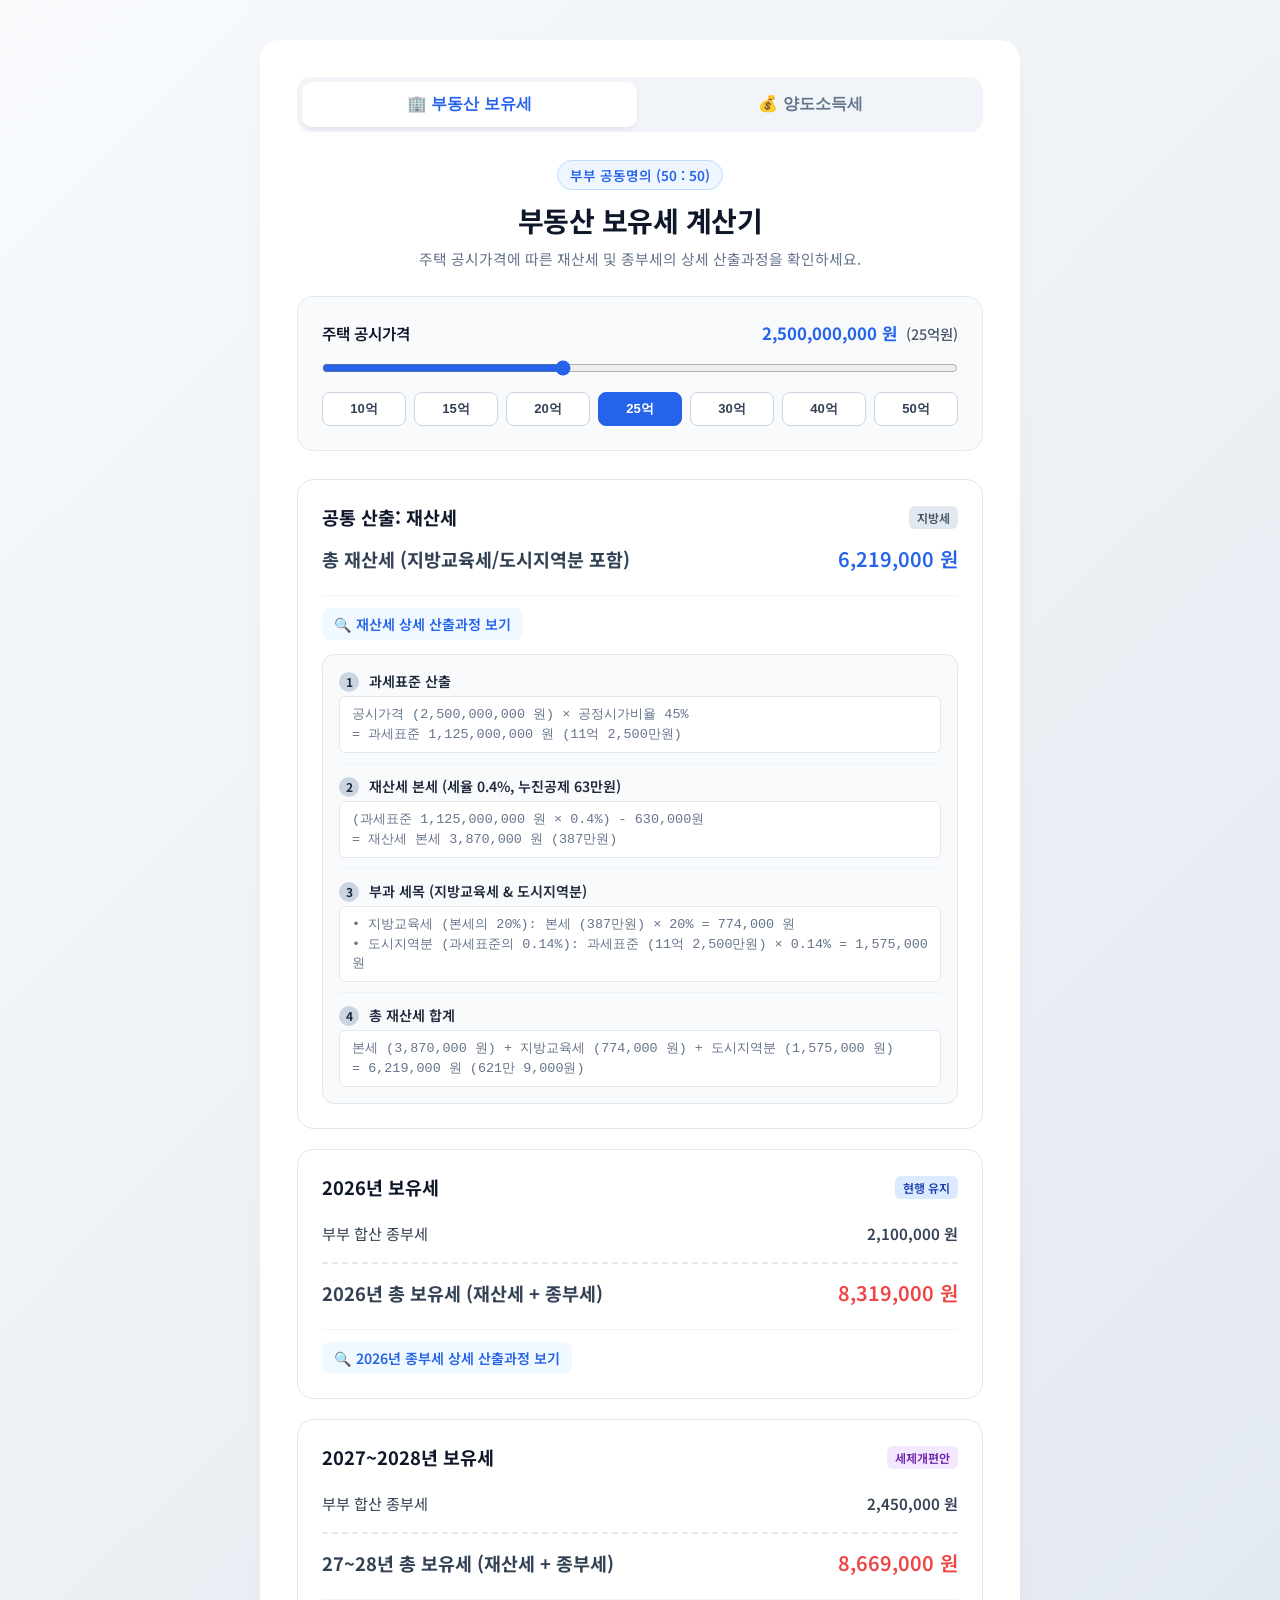
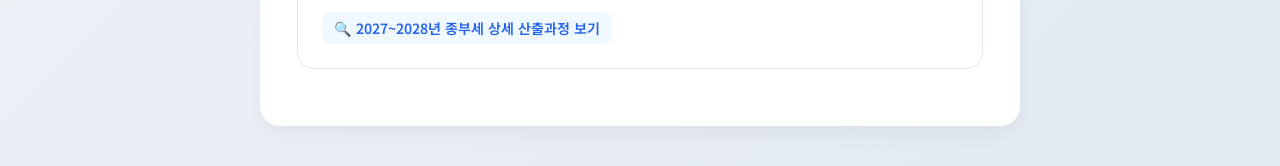
==== commit 0226c9d3: "style(calculator): display explicit baseline amounts in step 3 tax breakdown" ====
--- a/docs/index.html
+++ b/docs/index.html
@@ -984,8 +984,8 @@
       document.getElementById('propStep2Base').innerText = formatWon(p.propBase);
       document.getElementById('propStep2Main').innerText = formatWon(p.mainPropTax) + ` (${formatKoreanText(p.mainPropTax)})`;
 
-      document.getElementById('propStep3Edu').innerText = formatWon(p.eduTax);
-      document.getElementById('propStep3City').innerText = formatWon(p.cityTax);
+      document.getElementById('propStep3Edu').innerText = `본세 (${formatKoreanText(p.mainPropTax)}) × 20% = ` + formatWon(p.eduTax);
+      document.getElementById('propStep3City').innerText = `과세표준 (${formatKoreanText(p.propBase)}) × 0.14% = ` + formatWon(p.cityTax);
 
       document.getElementById('propStep4Main').innerText = formatWon(p.mainPropTax);
       document.getElementById('propStep4Edu').innerText = formatWon(p.eduTax);
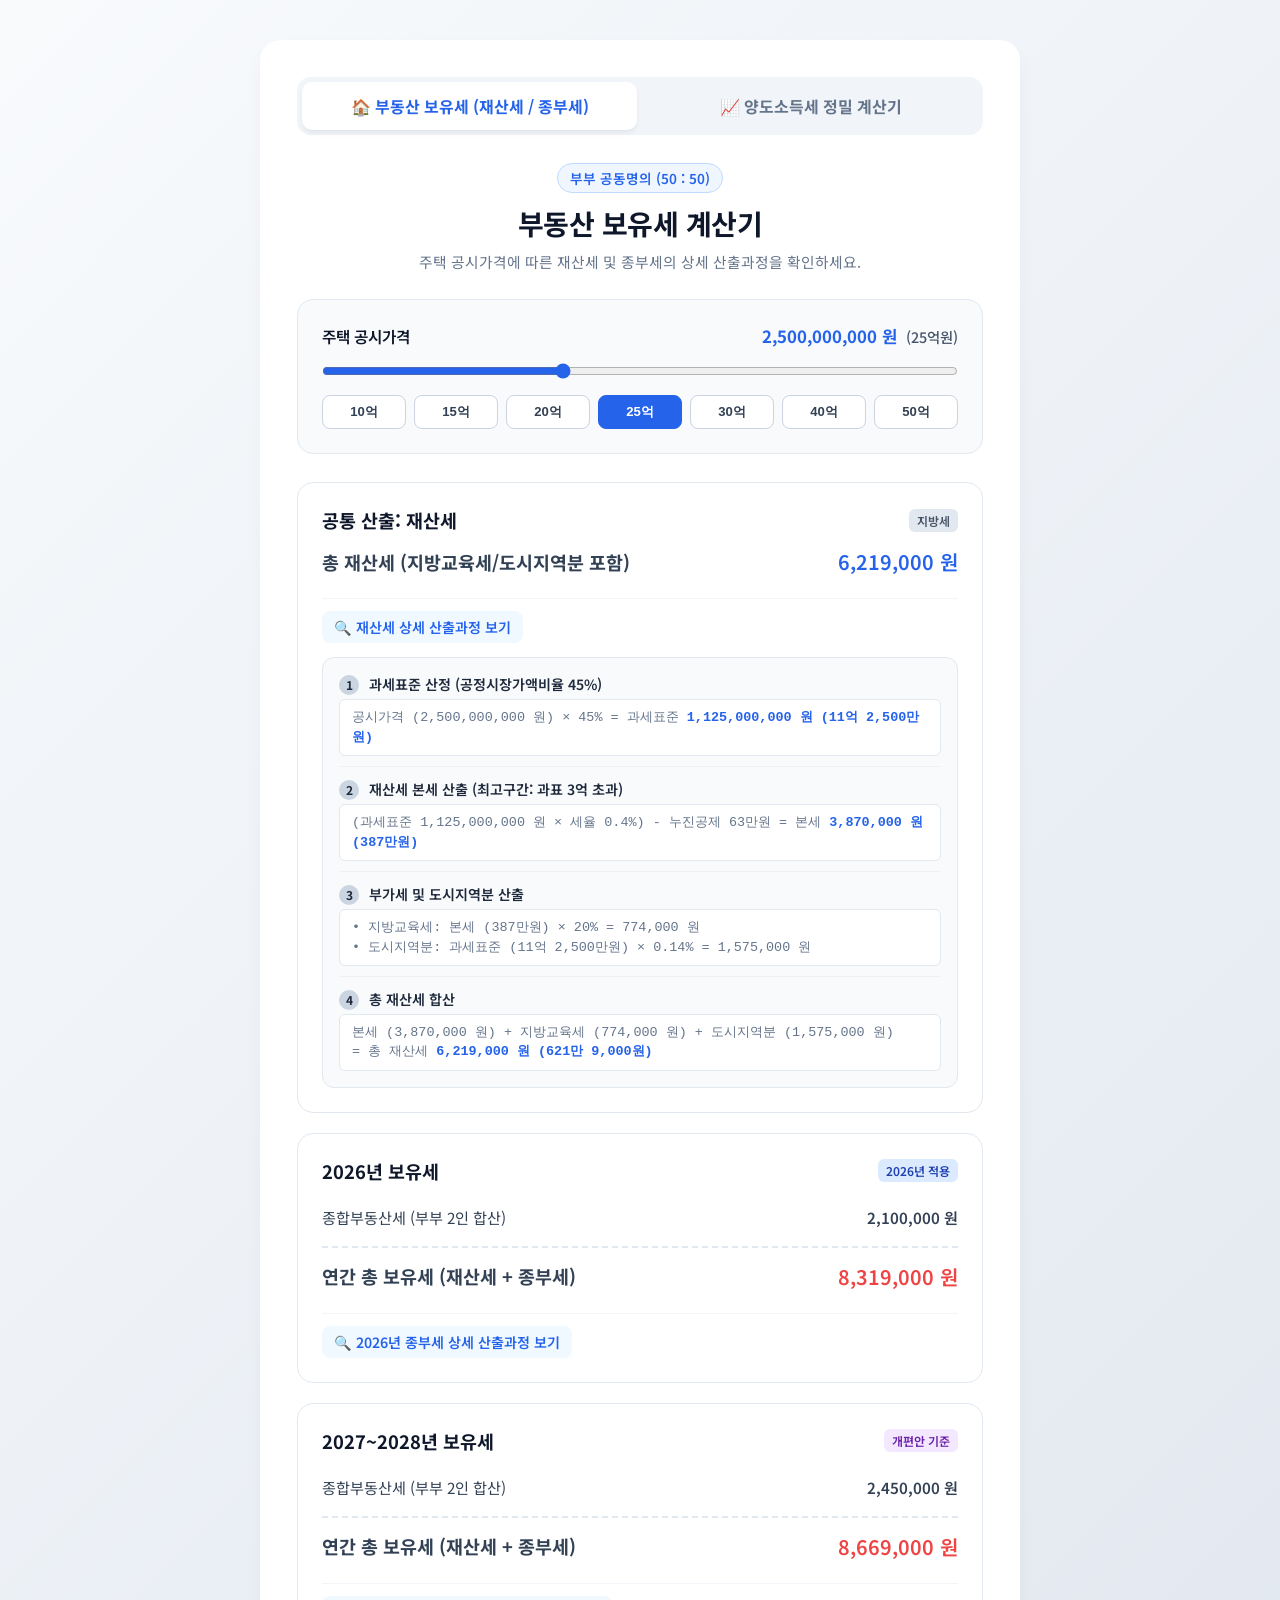
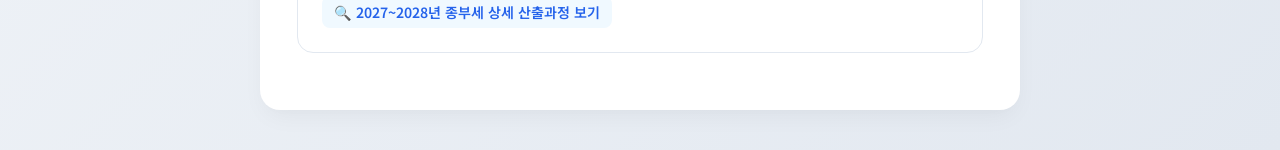
==== commit 228edc37: "refactor(docs): split monolithic index.html into multi-page architecture and modular css/js" ====
--- a/docs/index.html
+++ b/docs/index.html
@@ -3,421 +3,13 @@
 <head>
     <meta charset="UTF-8">
     <meta name="viewport" content="width=device-width, initial-scale=1.0">
-    <title>부동산 세금 통합 계산기 (보유세 / 양도소득세)</title>
+    <title>부동산 보유세 계산기 (재산세 / 종합부동산세)</title>
     <!-- Google Fonts -->
     <link rel="preconnect" href="https://fonts.googleapis.com">
     <link rel="preconnect" href="https://fonts.gstatic.com" crossorigin>
     <link href="https://fonts.googleapis.com/css2?family=Noto+Sans+KR:wght@300;400;500;600;700&display=swap" rel="stylesheet">
-    <style>
-        :root {
-            --primary: #2563eb;
-            --primary-hover: #1d4ed8;
-            --bg-gradient: linear-gradient(135deg, #f8fafc 0%, #e2e8f0 100%);
-            --card-bg: #ffffff;
-            --text-main: #0f172a;
-            --text-muted: #64748b;
-            --accent-red: #ef4444;
-            --accent-blue: #3b82f6;
-            --border-color: #e2e8f0;
-            --box-shadow: 0 10px 25px -5px rgba(0, 0, 0, 0.05), 0 8px 10px -6px rgba(0, 0, 0, 0.01);
-        }
-
-        * {
-            box-sizing: border-box;
-            margin: 0;
-            padding: 0;
-        }
-
-        body {
-            font-family: 'Noto Sans KR', sans-serif;
-            background: var(--bg-gradient);
-            color: var(--text-main);
-            min-height: 100vh;
-            padding: 40px 20px;
-            display: flex;
-            justify-content: center;
-            align-items: flex-start;
-        }
-
-        .container {
-            width: 100%;
-            max-width: 760px;
-            background: var(--card-bg);
-            border-radius: 20px;
-            padding: 36px;
-            box-shadow: var(--box-shadow);
-            border: 1px solid rgba(255, 255, 255, 0.8);
-        }
-
-        /* 탭 스위처 */
-        .tab-nav {
-            display: flex;
-            background-color: #f1f5f9;
-            padding: 5px;
-            border-radius: 14px;
-            margin-bottom: 28px;
-            gap: 6px;
-        }
-
-        .tab-btn {
-            flex: 1;
-            padding: 12px 16px;
-            border: none;
-            border-radius: 10px;
-            font-size: 1rem;
-            font-weight: 700;
-            color: #64748b;
-            background: transparent;
-            cursor: pointer;
-            transition: all 0.2s ease;
-            display: flex;
-            align-items: center;
-            justify-content: center;
-            gap: 8px;
-        }
-
-        .tab-btn:hover {
-            color: #1e293b;
-        }
-
-        .tab-btn.active {
-            background: #ffffff;
-            color: var(--primary);
-            box-shadow: 0 4px 6px -1px rgba(0, 0, 0, 0.05), 0 2px 4px -1px rgba(0, 0, 0, 0.03);
-        }
-
-        .header {
-            text-align: center;
-            margin-bottom: 26px;
-        }
-
-        .header h1 {
-            font-size: 1.75rem;
-            font-weight: 700;
-            color: var(--text-main);
-            margin-bottom: 8px;
-            letter-spacing: -0.5px;
-        }
-
-        .header .badge {
-            display: inline-block;
-            background-color: #eff6ff;
-            color: var(--primary);
-            font-size: 0.85rem;
-            font-weight: 600;
-            padding: 4px 12px;
-            border-radius: 9999px;
-            margin-bottom: 10px;
-            border: 1px solid #bfdbfe;
-        }
-
-        .header p {
-            font-size: 0.92rem;
-            color: var(--text-muted);
-            line-height: 1.5;
-        }
-
-        .notice-box {
-            background-color: #fffbe6;
-            border: 1px solid #ffe58f;
-            color: #d48806;
-            padding: 12px 16px;
-            border-radius: 12px;
-            font-size: 0.85rem;
-            line-height: 1.5;
-            margin-bottom: 24px;
-            text-align: center;
-        }
-
-        /* 컨트롤 영역 */
-        .control-group {
-            background-color: #f8fafc;
-            padding: 24px;
-            border-radius: 16px;
-            border: 1px solid var(--border-color);
-            margin-bottom: 28px;
-        }
-
-        .form-row {
-            margin-bottom: 18px;
-        }
-
-        .form-row:last-child {
-            margin-bottom: 0;
-        }
-
-        .label-wrapper {
-            display: flex;
-            justify-content: space-between;
-            align-items: baseline;
-            margin-bottom: 8px;
-            flex-wrap: wrap;
-            gap: 6px;
-        }
-
-        .input-title {
-            font-weight: 600;
-            font-size: 0.98rem;
-            color: var(--text-main);
-        }
-
-        .input-display {
-            font-size: 1.05rem;
-            font-weight: 700;
-            color: var(--primary);
-        }
-
-        .input-display .readable {
-            font-size: 0.9rem;
-            color: #475569;
-            font-weight: 500;
-            margin-left: 4px;
-        }
-
-        input[type="range"] {
-            width: 100%;
-            height: 8px;
-            border-radius: 5px;
-            background: #cbd5e1;
-            outline: none;
-            cursor: pointer;
-            accent-color: var(--primary);
-            margin-bottom: 12px;
-        }
-
-        input[type="number"], select {
-            width: 100%;
-            padding: 12px 14px;
-            font-size: 1rem;
-            border: 1px solid #cbd5e1;
-            border-radius: 10px;
-            background: #ffffff;
-            color: var(--text-main);
-            outline: none;
-            transition: border-color 0.2s;
-        }
-
-        input[type="number"]:focus, select:focus {
-            border-color: var(--primary);
-            box-shadow: 0 0 0 3px rgba(37, 99, 235, 0.1);
-        }
-
-        /* Preset Buttons */
-        .preset-buttons {
-            display: flex;
-            gap: 8px;
-            flex-wrap: wrap;
-            margin-top: 8px;
-        }
-
-        .preset-btn {
-            flex: 1;
-            min-width: 55px;
-            padding: 7px 10px;
-            background: white;
-            border: 1px solid #cbd5e1;
-            border-radius: 8px;
-            font-size: 0.82rem;
-            font-weight: 600;
-            color: #334155;
-            cursor: pointer;
-            transition: all 0.2s ease;
-        }
-
-        .preset-btn:hover {
-            background: #f1f5f9;
-            border-color: #94a3b8;
-        }
-
-        .preset-btn.active {
-            background: var(--primary);
-            color: white;
-            border-color: var(--primary);
-        }
-
-        /* 결과 카드 스타일 */
-        .result-card {
-            background: #ffffff;
-            border: 1px solid var(--border-color);
-            border-radius: 16px;
-            padding: 24px;
-            margin-bottom: 20px;
-            transition: transform 0.2s ease, box-shadow 0.2s ease;
-        }
-
-        .result-card:hover {
-            box-shadow: 0 10px 15px -3px rgba(0, 0, 0, 0.05);
-        }
-
-        .card-header {
-            display: flex;
-            justify-content: space-between;
-            align-items: center;
-            margin-bottom: 14px;
-        }
-
-        .card-title {
-            font-size: 1.15rem;
-            font-weight: 700;
-            color: var(--text-main);
-            display: flex;
-            align-items: center;
-            gap: 8px;
-        }
-
-        .year-tag {
-            font-size: 0.75rem;
-            padding: 3px 8px;
-            border-radius: 6px;
-            font-weight: 600;
-        }
-
-        .tag-gray { background: #e2e8f0; color: #475569; }
-        .tag-blue { background: #dbeafe; color: #1e40af; }
-        .tag-purple { background: #f3e8ff; color: #6b21a8; }
-
-        .summary-row {
-            display: flex;
-            justify-content: space-between;
-            align-items: center;
-            padding: 8px 0;
-            font-size: 0.95rem;
-            color: #334155;
-        }
-
-        .summary-row.total-row {
-            border-top: 2px dashed #e2e8f0;
-            margin-top: 10px;
-            padding-top: 14px;
-            font-size: 1.15rem;
-            font-weight: 700;
-        }
-
-        .summary-row .val {
-            font-weight: 600;
-        }
-
-        .summary-row.total-row .val {
-            color: var(--accent-red);
-            font-size: 1.25rem;
-        }
-
-        /* Collapsible details styling */
-        details {
-            margin-top: 14px;
-            border-top: 1px solid #f1f5f9;
-            padding-top: 12px;
-        }
-
-        summary {
-            font-size: 0.88rem;
-            font-weight: 600;
-            color: var(--primary);
-            cursor: pointer;
-            user-select: none;
-            outline: none;
-            display: inline-flex;
-            align-items: center;
-            gap: 6px;
-            padding: 6px 12px;
-            background-color: #f0f9ff;
-            border-radius: 8px;
-            transition: background 0.2s;
-        }
-
-        summary:hover {
-            background-color: #e0f2fe;
-        }
-
-        summary::-webkit-details-marker {
-            display: none;
-        }
-
-        .breakdown-box {
-            margin-top: 14px;
-            background: #f8fafc;
-            border: 1px solid #e2e8f0;
-            border-radius: 12px;
-            padding: 16px;
-            font-size: 0.88rem;
-        }
-
-        .breakdown-step {
-            margin-bottom: 12px;
-            padding-bottom: 10px;
-            border-bottom: 1px solid #edf2f7;
-        }
-
-        .breakdown-step:last-child {
-            margin-bottom: 0;
-            padding-bottom: 0;
-            border-bottom: none;
-        }
-
-        .step-num {
-            display: inline-block;
-            background: #cbd5e1;
-            color: #1e293b;
-            font-size: 0.75rem;
-            font-weight: 700;
-            width: 20px;
-            height: 20px;
-            line-height: 20px;
-            text-align: center;
-            border-radius: 50%;
-            margin-right: 6px;
-        }
-
-        .step-title {
-            font-weight: 600;
-            color: #1e293b;
-        }
-
-        .formula-text {
-            color: #64748b;
-            margin-top: 4px;
-            font-family: monospace, sans-serif;
-            font-size: 0.84rem;
-            line-height: 1.45;
-            background: #ffffff;
-            padding: 8px 12px;
-            border-radius: 6px;
-            border: 1px solid #e2e8f0;
-            word-break: break-all;
-        }
-
-        .formula-text highlight {
-            color: #2563eb;
-            font-weight: 700;
-        }
-
-        .calc-section {
-            display: block;
-        }
-
-        .calc-section.hidden {
-            display: none;
-        }
-
-        @media (max-width: 600px) {
-            .container {
-                padding: 20px;
-            }
-            .header h1 {
-                font-size: 1.45rem;
-            }
-            .tab-btn {
-                font-size: 0.88rem;
-                padding: 10px 8px;
-            }
-            .summary-row.total-row {
-                font-size: 1.05rem;
-            }
-            .summary-row.total-row .val {
-                font-size: 1.15rem;
-            }
-        }
-    </style>
+    <!-- CSS -->
+    <link rel="stylesheet" href="css/style.css">
 </head>
 <body>
 
@@ -425,11 +17,11 @@
 
     <!-- 상단 계산기 선택 탭 -->
     <div class="tab-nav">
-        <button class="tab-btn active" id="tabPropBtn" onclick="switchTab('property')">🏢 부동산 보유세</button>
-        <button class="tab-btn" id="tabGainsBtn" onclick="switchTab('gains')">💰 양도소득세</button>
+        <a href="index.html" class="tab-btn active">🏠 부동산 보유세 (재산세 / 종부세)</a>
+        <a href="transfer.html" class="tab-btn">📈 양도소득세 정밀 계산기</a>
     </div>
 
-    <!-- 1. 부동산 보유세 계산기 영역 -->
+    <!-- 부동산 보유세 계산기 영역 -->
     <div id="propertyCalcSection" class="calc-section">
         <div class="header">
             <span class="badge">부부 공동명의 (50 : 50)</span>
@@ -479,37 +71,35 @@
                 <div class="breakdown-box">
                     <div class="breakdown-step">
                         <span class="step-num">1</span>
-                        <span class="step-title">과세표준 산출</span>
-                        <div class="formula-text">
-                            공시가격 (<span id="propStep1Price">0</span>) × 공정시가비율 45%<br>
-                            = 과세표준 <span id="propStep1Base" class="highlight">0 원</span>
+                        <span class="step-title">과세표준 산정 (공정시장가액비율 45%)</span>
+                        <div class="formula-text">
+                            공시가격 (<span id="propStep1Price">0</span>) × 45% = 과세표준 <span id="propStep1Base" class="highlight">0 원</span>
                         </div>
                     </div>
 
                     <div class="breakdown-step">
                         <span class="step-num">2</span>
-                        <span class="step-title">재산세 본세 (세율 0.4%, 누진공제 63만원)</span>
-                        <div class="formula-text">
-                            (과세표준 <span id="propStep2Base">0</span> × 0.4%) - 630,000원<br>
-                            = 재산세 본세 <span id="propStep2Main" class="highlight">0 원</span>
+                        <span class="step-title">재산세 본세 산출 (최고구간: 과표 3억 초과)</span>
+                        <div class="formula-text">
+                            (과세표준 <span id="propStep2Base">0</span> × 세율 0.4%) - 누진공제 63만원 = 본세 <span id="propStep2Main" class="highlight">0 원</span>
                         </div>
                     </div>
 
                     <div class="breakdown-step">
                         <span class="step-num">3</span>
-                        <span class="step-title">부과 세목 (지방교육세 & 도시지역분)</span>
-                        <div class="formula-text">
-                            • 지방교육세 (본세의 20%): <span id="propStep3Edu">0 원</span><br>
-                            • 도시지역분 (과세표준의 0.14%): <span id="propStep3City">0 원</span>
+                        <span class="step-title">부가세 및 도시지역분 산출</span>
+                        <div class="formula-text">
+                            • 지방교육세: <span id="propStep3Edu">0 원</span><br>
+                            • 도시지역분: <span id="propStep3City">0 원</span>
                         </div>
                     </div>
 
                     <div class="breakdown-step">
                         <span class="step-num">4</span>
-                        <span class="step-title">총 재산세 합계</span>
+                        <span class="step-title">총 재산세 합산</span>
                         <div class="formula-text">
                             본세 (<span id="propStep4Main">0</span>) + 지방교육세 (<span id="propStep4Edu">0</span>) + 도시지역분 (<span id="propStep4City">0</span>)<br>
-                            = <span id="propStep4Total" class="highlight">0 원</span>
+                            = 총 재산세 <span id="propStep4Total" class="highlight">0 원</span>
                         </div>
                     </div>
                 </div>
@@ -522,15 +112,16 @@
                 <div class="card-title">
                     <span>2026년 보유세</span>
                 </div>
-                <span class="year-tag tag-blue">현행 유지</span>
+                <span class="year-tag tag-blue">2026년 적용</span>
             </div>
 
             <div class="summary-row">
-                <span>부부 합산 종부세</span>
+                <span>종합부동산세 (부부 2인 합산)</span>
                 <span class="val" id="jongbu2026">0 원</span>
             </div>
+
             <div class="summary-row total-row">
-                <span>2026년 총 보유세 (재산세 + 종부세)</span>
+                <span>연간 총 보유세 (재산세 + 종부세)</span>
                 <span class="val" id="total2026">0 원</span>
             </div>
 
@@ -539,19 +130,18 @@
                 <div class="breakdown-box">
                     <div class="breakdown-step">
                         <span class="step-num">1</span>
-                        <span class="step-title">1인당 공시가격 지분 & 기본공제</span>
-                        <div class="formula-text">
-                            공시가격 (<span id="j26Step1Price">0</span>) ÷ 2 = 1인당 <span id="j26Step1Share">0</span><br>
-                            기본공제 (1인당 9억원) 적용 후 과세대상 = <span id="j26Step1Target" class="highlight">0 원</span>
+                        <span class="step-title">1인당 공제 후 과세대상 산출 (기본공제 9억)</span>
+                        <div class="formula-text">
+                            인별 지분액 (공시가 <span id="j26Step1Price">0</span> ÷ 2 = <span id="j26Step1Share">0</span>) - 공제 9억원<br>
+                            = 과세대상 <span id="j26Step1Target" class="highlight">0 원</span>
                         </div>
                     </div>
 
                     <div class="breakdown-step">
                         <span class="step-num">2</span>
-                        <span class="step-title">1인당 과세표준 (공정시가비율 60%)</span>
-                        <div class="formula-text">
-                            과세대상 (<span id="j26Step2Target">0</span>) × 60%<br>
-                            = 과세표준 <span id="j26Step2Base" class="highlight">0 원</span>
+                        <span class="step-title">1인당 과세표준 산출 (공정시장가액비율 60%)</span>
+                        <div class="formula-text">
+                            과세대상 (<span id="j26Step2Target">0</span>) × 60% = 과세표준 <span id="j26Step2Base" class="highlight">0 원</span>
                         </div>
                     </div>
 
@@ -583,15 +173,16 @@
                 <div class="card-title">
                     <span>2027~2028년 보유세</span>
                 </div>
-                <span class="year-tag tag-purple">세제개편안</span>
+                <span class="year-tag tag-purple">개편안 기준</span>
             </div>
 
             <div class="summary-row">
-                <span>부부 합산 종부세</span>
+                <span>종합부동산세 (부부 2인 합산)</span>
                 <span class="val" id="jongbu2027">0 원</span>
             </div>
+
             <div class="summary-row total-row">
-                <span>27~28년 총 보유세 (재산세 + 종부세)</span>
+                <span>연간 총 보유세 (재산세 + 종부세)</span>
                 <span class="val" id="total2027">0 원</span>
             </div>
 
@@ -600,19 +191,18 @@
                 <div class="breakdown-box">
                     <div class="breakdown-step">
                         <span class="step-num">1</span>
-                        <span class="step-title">1인당 공시가격 지분 & 기본공제</span>
-                        <div class="formula-text">
-                            공시가격 (<span id="j27Step1Price">0</span>) ÷ 2 = 1인당 <span id="j27Step1Share">0</span><br>
-                            기본공제 (1인당 9억원) 적용 후 과세대상 = <span id="j27Step1Target" class="highlight">0 원</span>
+                        <span class="step-title">1인당 공제 후 과세대상 산출 (기본공제 9억)</span>
+                        <div class="formula-text">
+                            인별 지분액 (공시가 <span id="j27Step1Price">0</span> ÷ 2 = <span id="j27Step1Share">0</span>) - 공제 9억원<br>
+                            = 과세대상 <span id="j27Step1Target" class="highlight">0 원</span>
                         </div>
                     </div>
 
                     <div class="breakdown-step">
                         <span class="step-num">2</span>
-                        <span class="step-title">1인당 과세표준 (공정시가비율 70%)</span>
-                        <div class="formula-text">
-                            과세대상 (<span id="j27Step2Target">0</span>) × 70%<br>
-                            = 과세표준 <span id="j27Step2Base" class="highlight">0 원</span>
+                        <span class="step-title">1인당 과세표준 산출 (공정시장가액비율 70%)</span>
+                        <div class="formula-text">
+                            과세대상 (<span id="j27Step2Target">0</span>) × 70% = 과세표준 <span id="j27Step2Base" class="highlight">0 원</span>
                         </div>
                     </div>
 
@@ -638,572 +228,11 @@
             </details>
         </div>
     </div>
-
-    <!-- 2. 양도소득세 간편 계산기 영역 -->
-    <div id="gainsCalcSection" class="calc-section hidden">
-        <div class="header">
-            <span class="badge">일반과세 (기본세율) 기준</span>
-            <h1>양도소득세 간편 계산기</h1>
-            <p>양도가액, 취득가액, 필요경비에 따른 양도세 상세 산출내역을 확인하세요.</p>
-        </div>
-
-        <div class="notice-box">
-            ※ 본 계산기는 일반 과세(기본세율) 기준입니다.<br>
-            1세대 1주택 비과세(12억 이하) 및 다주택자 중과는 반영되지 않은 참고용 산출 내역입니다.
-        </div>
-
-        <!-- 입력폼 그룹 -->
-        <div class="control-group">
-            <div class="form-row">
-                <div class="label-wrapper">
-                    <span class="input-title">양도가액 (파는 금액)</span>
-                    <span class="input-display" id="sellPriceDisplay">1,000,000,000 원 <span class="readable">(10억원)</span></span>
-                </div>
-                <input type="number" id="sellPrice" value="1000000000" step="10000000" oninput="updateGainsTaxUI()">
-                <div class="preset-buttons">
-                    <button class="preset-btn" onclick="setGainsSellPrice(500000000)">5억</button>
-                    <button class="preset-btn" onclick="setGainsSellPrice(800000000)">8억</button>
-                    <button class="preset-btn active" onclick="setGainsSellPrice(1000000000)">10억</button>
-                    <button class="preset-btn" onclick="setGainsSellPrice(1500000000)">15억</button>
-                    <button class="preset-btn" onclick="setGainsSellPrice(2000000000)">20억</button>
-                </div>
-            </div>
-
-            <div class="form-row">
-                <div class="label-wrapper">
-                    <span class="input-title">취득가액 (산 금액)</span>
-                    <span class="input-display" id="buyPriceDisplay">600,000,000 원 <span class="readable">(6억원)</span></span>
-                </div>
-                <input type="number" id="buyPrice" value="600000000" step="10000000" oninput="updateGainsTaxUI()">
-            </div>
-
-            <div class="form-row">
-                <div class="label-wrapper">
-                    <span class="input-title">필요경비 (취등록세, 인테리어 등)</span>
-                    <span class="input-display" id="expenseDisplay">20,000,000 원 <span class="readable">(2,000만원)</span></span>
-                </div>
-                <input type="number" id="expense" value="20000000" step="1000000" oninput="updateGainsTaxUI()">
-            </div>
-
-            <div class="form-row">
-                <div class="label-wrapper">
-                    <span class="input-title">보유 기간 (일반 장기보유특별공제율)</span>
-                </div>
-                <select id="holdingYears" onchange="updateGainsTaxUI()">
-                    <option value="0">3년 미만 (공제 없음 0%)</option>
-                    <option value="0.06">3년 이상 ~ 4년 미만 (6%)</option>
-                    <option value="0.08">4년 이상 ~ 5년 미만 (8%)</option>
-                    <option value="0.10">5년 이상 ~ 6년 미만 (10%)</option>
-                    <option value="0.12">6년 이상 ~ 7년 미만 (12%)</option>
-                    <option value="0.14">7년 이상 ~ 8년 미만 (14%)</option>
-                    <option value="0.16">8년 이상 ~ 9년 미만 (16%)</option>
-                    <option value="0.18">9년 이상 ~ 10년 미만 (18%)</option>
-                    <option value="0.20">10년 이상 ~ 11년 미만 (20%)</option>
-                    <option value="0.22">11년 이상 ~ 12년 미만 (22%)</option>
-                    <option value="0.24">12년 이상 ~ 13년 미만 (24%)</option>
-                    <option value="0.26">13년 이상 ~ 14년 미만 (26%)</option>
-                    <option value="0.28">14년 이상 ~ 15년 미만 (28%)</option>
-                    <option value="0.30" selected>15년 이상 (최대 30%)</option>
-                </select>
-            </div>
-        </div>
-
-        <!-- 계산 결과 카드 -->
-        <div class="result-card">
-            <div class="card-header">
-                <div class="card-title">
-                    <span>양도소득세 산출 결과</span>
-                </div>
-                <span class="year-tag tag-blue">국세 / 지방세</span>
-            </div>
-
-            <div class="summary-row">
-                <span>양도차익</span>
-                <span class="val" id="gainsCapitalGain">0 원</span>
-            </div>
-            <div class="summary-row">
-                <span>장기보유특별공제</span>
-                <span class="val" id="gainsLongTermDeduction">0 원</span>
-            </div>
-            <div class="summary-row">
-                <span>과세표준 (기본공제 250만 차감 후)</span>
-                <span class="val" id="gainsTaxBase">0 원</span>
-            </div>
-            <div class="summary-row">
-                <span>적용 세율</span>
-                <span class="val" id="gainsTaxRate">0 %</span>
-            </div>
-            <div class="summary-row">
-                <span>산출세액 (본세)</span>
-                <span class="val" id="gainsMainTax">0 원</span>
-            </div>
-            <div class="summary-row">
-                <span>지방소득세 (본세의 10%)</span>
-                <span class="val" id="gainsLocalTax">0 원</span>
-            </div>
-
-            <div class="summary-row total-row">
-                <span>총 예상 납부액 (본세 + 지방소득세)</span>
-                <span class="val" id="gainsTotalTax">0 원</span>
-            </div>
-
-            <details open>
-                <summary>🔍 양도소득세 상세 산출과정 보기</summary>
-                <div class="breakdown-box">
-                    <div class="breakdown-step">
-                        <span class="step-num">1</span>
-                        <span class="step-title">양도차익 계산</span>
-                        <div class="formula-text">
-                            양도가액 (<span id="gainsStep1Sell">0</span>) - 취득가액 (<span id="gainsStep1Buy">0</span>) - 필요경비 (<span id="gainsStep1Exp">0</span>)<br>
-                            = 양도차익 <span id="gainsStep1Gain" class="highlight">0 원</span>
-                        </div>
-                    </div>
-
-                    <div class="breakdown-step">
-                        <span class="step-num">2</span>
-                        <span class="step-title">장기보유특별공제</span>
-                        <div class="formula-text">
-                            양도차익 (<span id="gainsStep2Gain">0</span>) × 공제율 <span id="gainsStep2Rate">0%</span><br>
-                            = 공제액 <span id="gainsStep2Deduction" class="highlight">0 원</span>
-                        </div>
-                    </div>
-
-                    <div class="breakdown-step">
-                        <span class="step-num">3</span>
-                        <span class="step-title">양도소득금액 & 기본공제</span>
-                        <div class="formula-text">
-                            양도소득금액: 양도차익 (<span id="gainsStep3Gain">0</span>) - 장기보유특별공제 (<span id="gainsStep3LongDeduction">0</span>) = <span id="gainsStep3Income">0 원</span><br>
-                            기본공제 2,500,000원 적용 후 과세표준 = <span id="gainsStep3TaxBase" class="highlight">0 원</span>
-                        </div>
-                    </div>
-
-                    <div class="breakdown-step">
-                        <span class="step-num">4</span>
-                        <span class="step-title">산출세액 (세율 및 누진공제)</span>
-                        <div class="formula-text">
-                            구간 적용: <span id="gainsStep4Tier">0</span><br>
-                            계산식: <span id="gainsStep4Formula">0</span><br>
-                            = 산출세액(본세) <span id="gainsStep4MainTax" class="highlight">0 원</span>
-                        </div>
-                    </div>
-
-                    <div class="breakdown-step">
-                        <span class="step-num">5</span>
-                        <span class="step-title">총 납부세액 (지방소득세 10% 포함)</span>
-                        <div class="formula-text">
-                            본세 (<span id="gainsStep5Main">0</span>) + 지방소득세 (<span id="gainsStep5Local">0</span>)<br>
-                            = 총 납부액 <span id="gainsStep5Total" class="highlight">0 원</span>
-                        </div>
-                    </div>
-                </div>
-            </details>
-        </div>
-    </div>
 </div>
 
-<script>
-  // --- 탭 전환 함수 ---
-  function switchTab(tabName) {
-      const propSection = document.getElementById('propertyCalcSection');
-      const gainsSection = document.getElementById('gainsCalcSection');
-      const tabPropBtn = document.getElementById('tabPropBtn');
-      const tabGainsBtn = document.getElementById('tabGainsBtn');
-
-      if (tabName === 'property') {
-          propSection.classList.remove('hidden');
-          gainsSection.classList.add('hidden');
-          tabPropBtn.classList.add('active');
-          tabGainsBtn.classList.remove('active');
-      } else {
-          propSection.classList.add('hidden');
-          gainsSection.classList.remove('hidden');
-          tabPropBtn.classList.remove('active');
-          tabGainsBtn.classList.add('active');
-          updateGainsTaxUI();
-      }
-  }
-
-  // --- 유틸리티 및 금액 포맷팅 함수 ---
-  const formatWon = (num) => Math.max(0, Math.round(num)).toLocaleString('ko-KR') + ' 원';
-
-  function formatKoreanText(num) {
-      if (num <= 0) return '0원';
-      const eok = Math.floor(num / 100000000);
-      const remainderAfterEok = num % 100000000;
-      const man = Math.floor(remainderAfterEok / 10000);
-      const won = Math.round(remainderAfterEok % 10000);
-
-      let result = '';
-      if (eok > 0) result += `${eok}억 `;
-      if (man > 0) result += `${man.toLocaleString()}만 `;
-      if (won > 0 && eok === 0) result += `${won.toLocaleString()}`;
-      
-      result = result.trim();
-      if (result.endsWith('억') || result.endsWith('만')) {
-          return result + '원';
-      }
-      return result ? result + '원' : '0원';
-  }
-
-  // ==========================================
-  // 1. 부동산 보유세 계산 로직
-  // ==========================================
-  const TAX_CONFIG = {
-      property: {
-          baseRate: 0.45,       // 공정시가비율 45%
-          taxRate: 0.004,       // 본세 세율 0.4%
-          deduction: 630000,     // 누진공제액 63만원
-          eduTaxRate: 0.2,      // 지방교육세율 20%
-          cityTaxRate: 0.0014,  // 도시지역분 0.14%
-      },
-      jongbu: {
-          deduction: 900000000, // 1인당 기본공제액 9억원
-          rate2026: 0.6,        // 2026 공정시가비율 60%
-          rate2027: 0.7,        // 2027 공정시가비율 70%
-      }
-  };
-
-  function calculatePropertyTaxDetails(price) {
-      const config = TAX_CONFIG.property;
-      const propBase = Math.round(price * config.baseRate);
-      const mainPropTax = Math.max(0, Math.round((propBase * config.taxRate) - config.deduction));
-      const eduTax = Math.round(mainPropTax * config.eduTaxRate);
-      const cityTax = Math.round(propBase * config.cityTaxRate);
-      const totalPropTax = mainPropTax + eduTax + cityTax;
-
-      return {
-          price,
-          propBase,
-          mainPropTax,
-          eduTax,
-          cityTax,
-          totalPropTax
-      };
-  }
-
-  function calculateJongbuTaxDetails(price, year) {
-      const config = TAX_CONFIG.jongbu;
-      const rate = (year === 2026) ? config.rate2026 : config.rate2027;
-      
-      const sharePrice = Math.round(price / 2);
-      const targetAmount = Math.max(0, Math.round(sharePrice - config.deduction));
-      const jongbuBase = Math.round(targetAmount * rate);
-      
-      let taxPerPerson = 0;
-      let tierInfo = "";
-      let formula = "";
-
-      if (year === 2026) {
-          if (jongbuBase <= 0) {
-              tierInfo = "과세대상 없음 (공제 9억원 이하)";
-              formula = "0원";
-              taxPerPerson = 0;
-          } else if (jongbuBase <= 300000000) {
-              tierInfo = "3억원 이하 (세율 0.5%)";
-              formula = `(과세표준 ${formatKoreanText(jongbuBase)} × 0.5%)`;
-              taxPerPerson = Math.round(jongbuBase * 0.005);
-          } else if (jongbuBase <= 600000000) {
-              tierInfo = "3억 초과 ~ 6억원 이하 (세율 0.7%, 누진공제 60만원)";
-              formula = `(과세표준 ${formatKoreanText(jongbuBase)} × 0.7%) - 60만원`;
-              taxPerPerson = Math.round((jongbuBase * 0.007) - 600000);
-          } else {
-              tierInfo = "6억원 초과 (세율 1.0%, 누진공제 240만원)";
-              formula = `(과세표준 ${formatKoreanText(jongbuBase)} × 1.0%) - 240만원`;
-              taxPerPerson = Math.round((jongbuBase * 0.01) - 2400000);
-          }
-      } else { // 2027~2028 개편안
-          if (jongbuBase <= 0) {
-              tierInfo = "과세대상 없음 (공제 9억원 이하)";
-              formula = "0원";
-              taxPerPerson = 0;
-          } else if (jongbuBase <= 300000000) {
-              tierInfo = "3억원 이하 (세율 0.5%)";
-              formula = `(과세표준 ${formatKoreanText(jongbuBase)} × 0.5%)`;
-              taxPerPerson = Math.round(jongbuBase * 0.005);
-          } else if (jongbuBase <= 600000000) {
-              tierInfo = "3억 초과 ~ 6억원 이하 (세율 0.7%, 누진공제 60만원)";
-              formula = `(과세표준 ${formatKoreanText(jongbuBase)} × 0.7%) - 60만원`;
-              taxPerPerson = Math.round((jongbuBase * 0.007) - 600000);
-          } else {
-              tierInfo = "6억원 초과 (세율 1.3%, 누진공제 420만원)";
-              formula = `(과세표준 ${formatKoreanText(jongbuBase)} × 1.3%) - 420만원`;
-              taxPerPerson = Math.round((jongbuBase * 0.013) - 4200000);
-          }
-      }
-
-      taxPerPerson = Math.max(0, taxPerPerson);
-      const totalJongbu = taxPerPerson * 2;
-
-      return {
-          price,
-          sharePrice,
-          deduction: config.deduction,
-          targetAmount,
-          rate,
-          jongbuBase,
-          tierInfo,
-          formula,
-          taxPerPerson,
-          totalJongbu
-      };
-  }
-
-  function setPropPrice(value) {
-      const slider = document.getElementById('priceSlider');
-      slider.value = value;
-      updatePropPresetActive(value);
-      updatePropertyTaxUI();
-  }
-
-  function updatePropPresetActive(value) {
-      const buttons = document.querySelectorAll('#propertyCalcSection .preset-btn');
-      buttons.forEach(btn => {
-          const btnVal = parseInt(btn.getAttribute('onclick').match(/\d+/)[0]);
-          if (btnVal === parseInt(value)) {
-              btn.classList.add('active');
-          } else {
-              btn.classList.remove('active');
-          }
-      });
-  }
-
-  function updatePropertyTaxUI() {
-      const price = parseInt(document.getElementById('priceSlider').value);
-      
-      document.getElementById('priceLabelExact').innerText = Math.round(price).toLocaleString('ko-KR');
-      document.getElementById('priceLabelReadable').innerText = `(${formatKoreanText(price)})`;
-      updatePropPresetActive(price);
-
-      // 1. 재산세 상세 산출
-      const p = calculatePropertyTaxDetails(price);
-      document.getElementById('propTaxTotal').innerText = formatWon(p.totalPropTax);
-
-      document.getElementById('propStep1Price').innerText = formatWon(p.price);
-      document.getElementById('propStep1Base').innerText = formatWon(p.propBase) + ` (${formatKoreanText(p.propBase)})`;
-
-      document.getElementById('propStep2Base').innerText = formatWon(p.propBase);
-      document.getElementById('propStep2Main').innerText = formatWon(p.mainPropTax) + ` (${formatKoreanText(p.mainPropTax)})`;
-
-      document.getElementById('propStep3Edu').innerText = `본세 (${formatKoreanText(p.mainPropTax)}) × 20% = ` + formatWon(p.eduTax);
-      document.getElementById('propStep3City').innerText = `과세표준 (${formatKoreanText(p.propBase)}) × 0.14% = ` + formatWon(p.cityTax);
-
-      document.getElementById('propStep4Main').innerText = formatWon(p.mainPropTax);
-      document.getElementById('propStep4Edu').innerText = formatWon(p.eduTax);
-      document.getElementById('propStep4City').innerText = formatWon(p.cityTax);
-      document.getElementById('propStep4Total').innerText = formatWon(p.totalPropTax) + ` (${formatKoreanText(p.totalPropTax)})`;
-
-      // 2. 2026년 종부세 상세 산출
-      const j26 = calculateJongbuTaxDetails(price, 2026);
-      document.getElementById('jongbu2026').innerText = formatWon(j26.totalJongbu);
-      document.getElementById('total2026').innerText = formatWon(p.totalPropTax + j26.totalJongbu);
-
-      document.getElementById('j26Step1Price').innerText = formatWon(j26.price);
-      document.getElementById('j26Step1Share').innerText = formatWon(j26.sharePrice);
-      document.getElementById('j26Step1Target').innerText = formatWon(j26.targetAmount) + ` (${formatKoreanText(j26.targetAmount)})`;
-
-      document.getElementById('j26Step2Target').innerText = formatWon(j26.targetAmount);
-      document.getElementById('j26Step2Base').innerText = formatWon(j26.jongbuBase) + ` (${formatKoreanText(j26.jongbuBase)})`;
-
-      document.getElementById('j26Step3TierInfo').innerText = j26.tierInfo;
-      document.getElementById('j26Step3Formula').innerText = j26.formula;
-      document.getElementById('j26Step3PerPerson').innerText = formatWon(j26.taxPerPerson) + ` (${formatKoreanText(j26.taxPerPerson)})`;
-
-      document.getElementById('j26Step4PerPerson').innerText = formatWon(j26.taxPerPerson);
-      document.getElementById('j26Step4Total').innerText = formatWon(j26.totalJongbu) + ` (${formatKoreanText(j26.totalJongbu)})`;
-
-      // 3. 2027~2028년 종부세 상세 산출
-      const j27 = calculateJongbuTaxDetails(price, 2027);
-      document.getElementById('jongbu2027').innerText = formatWon(j27.totalJongbu);
-      document.getElementById('total2027').innerText = formatWon(p.totalPropTax + j27.totalJongbu);
-
-      document.getElementById('j27Step1Price').innerText = formatWon(j27.price);
-      document.getElementById('j27Step1Share').innerText = formatWon(j27.sharePrice);
-      document.getElementById('j27Step1Target').innerText = formatWon(j27.targetAmount) + ` (${formatKoreanText(j27.targetAmount)})`;
-
-      document.getElementById('j27Step2Target').innerText = formatWon(j27.targetAmount);
-      document.getElementById('j27Step2Base').innerText = formatWon(j27.jongbuBase) + ` (${formatKoreanText(j27.jongbuBase)})`;
-
-      document.getElementById('j27Step3TierInfo').innerText = j27.tierInfo;
-      document.getElementById('j27Step3Formula').innerText = j27.formula;
-      document.getElementById('j27Step3PerPerson').innerText = formatWon(j27.taxPerPerson) + ` (${formatKoreanText(j27.taxPerPerson)})`;
-
-      document.getElementById('j27Step4PerPerson').innerText = formatWon(j27.taxPerPerson);
-      document.getElementById('j27Step4Total').innerText = formatWon(j27.totalJongbu) + ` (${formatKoreanText(j27.totalJongbu)})`;
-  }
-
-
-  // ==========================================
-  // 2. 양도소득세 계산 로직
-  // ==========================================
-  function calculateTransferTaxDetails(sellPrice, buyPrice, expense, deductionRate) {
-      sellPrice = Math.max(0, Number(sellPrice) || 0);
-      buyPrice = Math.max(0, Number(buyPrice) || 0);
-      expense = Math.max(0, Number(expense) || 0);
-      deductionRate = Math.max(0, Number(deductionRate) || 0);
-
-      // 1. 양도차익 = 양도가액 - 취득가액 - 필요경비
-      let capitalGain = Math.max(0, sellPrice - buyPrice - expense);
-
-      // 2. 장기보유특별공제
-      let longTermDeduction = Math.round(capitalGain * deductionRate);
-
-      // 3. 양도소득금액 = 양도차익 - 장기보유특별공제
-      let incomeAmount = Math.max(0, capitalGain - longTermDeduction);
-
-      // 4. 과세표준 = 양도소득금액 - 기본공제 (250만원)
-      const basicDeduction = 2500000;
-      let taxBase = Math.max(0, incomeAmount - basicDeduction);
-
-      // 5. 세율 및 누진공제 산출 (일반과세 8단계 과세표준)
-      let rate = 0;
-      let progressiveDeduction = 0;
-      let tierInfo = "";
-      let formulaText = "";
-
-      if (taxBase <= 0) {
-          tierInfo = "과세표준 없음";
-          formulaText = "0원";
-      } else if (taxBase <= 14000000) {
-          rate = 0.06; progressiveDeduction = 0;
-          tierInfo = "1,400만원 이하 (세율 6%)";
-          formulaText = `(과세표준 ${formatKoreanText(taxBase)} × 6%)`;
-      } else if (taxBase <= 50000000) {
-          rate = 0.15; progressiveDeduction = 1080000;
-          tierInfo = "1,400만 ~ 5,000만원 이하 (세율 15%, 누진공제 108만원)";
-          formulaText = `(과세표준 ${formatKoreanText(taxBase)} × 15%) - 108만원`;
-      } else if (taxBase <= 88000000) {
-          rate = 0.24; progressiveDeduction = 5220000;
-          tierInfo = "5,000만 ~ 8,800만원 이하 (세율 24%, 누진공제 522만원)";
-          formulaText = `(과세표준 ${formatKoreanText(taxBase)} × 24%) - 522만원`;
-      } else if (taxBase <= 150000000) {
-          rate = 0.35; progressiveDeduction = 14900000;
-          tierInfo = "8,800만 ~ 1.5억원 이하 (세율 35%, 누진공제 1,490만원)";
-          formulaText = `(과세표준 ${formatKoreanText(taxBase)} × 35%) - 1,490만원`;
-      } else if (taxBase <= 300000000) {
-          rate = 0.38; progressiveDeduction = 19400000;
-          tierInfo = "1.5억 ~ 3억원 이하 (세율 38%, 누진공제 1,940만원)";
-          formulaText = `(과세표준 ${formatKoreanText(taxBase)} × 38%) - 1,940만원`;
-      } else if (taxBase <= 500000000) {
-          rate = 0.40; progressiveDeduction = 25400000;
-          tierInfo = "3억 ~ 5억원 이하 (세율 40%, 누진공제 2,540만원)";
-          formulaText = `(과세표준 ${formatKoreanText(taxBase)} × 40%) - 2,540만원`;
-      } else if (taxBase <= 1000000000) {
-          rate = 0.42; progressiveDeduction = 35400000;
-          tierInfo = "5억 ~ 10억원 이하 (세율 42%, 누진공제 3,540만원)";
-          formulaText = `(과세표준 ${formatKoreanText(taxBase)} × 42%) - 3,540만원`;
-      } else {
-          rate = 0.45; progressiveDeduction = 65400000;
-          tierInfo = "10억원 초과 (세율 45%, 누진공제 6,540만원)";
-          formulaText = `(과세표준 ${formatKoreanText(taxBase)} × 45%) - 6,540만원`;
-      }
-
-      // 6. 산출세액 = (과세표준 × 세율) - 누진공제
-      let mainTax = Math.max(0, Math.round((taxBase * rate) - progressiveDeduction));
-
-      // 7. 지방소득세 = 산출세액의 10%
-      let localTax = Math.round(mainTax * 0.1);
-
-      // 8. 총 예상 납부액
-      let totalTax = mainTax + localTax;
-
-      return {
-          sellPrice,
-          buyPrice,
-          expense,
-          capitalGain,
-          deductionRate,
-          longTermDeduction,
-          incomeAmount,
-          basicDeduction,
-          taxBase,
-          rate,
-          progressiveDeduction,
-          tierInfo,
-          formulaText,
-          mainTax,
-          localTax,
-          totalTax
-      };
-  }
-
-  function setGainsSellPrice(value) {
-      document.getElementById('sellPrice').value = value;
-      updateGainsPresetActive(value);
-      updateGainsTaxUI();
-  }
-
-  function updateGainsPresetActive(value) {
-      const buttons = document.querySelectorAll('#gainsCalcSection .preset-btn');
-      buttons.forEach(btn => {
-          const btnVal = parseInt(btn.getAttribute('onclick').match(/\d+/)[0]);
-          if (btnVal === parseInt(value)) {
-              btn.classList.add('active');
-          } else {
-              btn.classList.remove('active');
-          }
-      });
-  }
-
-  function updateGainsTaxUI() {
-      const sellPrice = Number(document.getElementById('sellPrice').value);
-      const buyPrice = Number(document.getElementById('buyPrice').value);
-      const expense = Number(document.getElementById('expense').value);
-      const deductionRate = Number(document.getElementById('holdingYears').value);
-
-      // 입력된 금액 실시간 텍스트 표시
-      document.getElementById('sellPriceDisplay').innerHTML = `${Math.round(sellPrice).toLocaleString('ko-KR')} 원 <span class="readable">(${formatKoreanText(sellPrice)})</span>`;
-      document.getElementById('buyPriceDisplay').innerHTML = `${Math.round(buyPrice).toLocaleString('ko-KR')} 원 <span class="readable">(${formatKoreanText(buyPrice)})</span>`;
-      document.getElementById('expenseDisplay').innerHTML = `${Math.round(expense).toLocaleString('ko-KR')} 원 <span class="readable">(${formatKoreanText(expense)})</span>`;
-
-      updateGainsPresetActive(sellPrice);
-
-      const g = calculateTransferTaxDetails(sellPrice, buyPrice, expense, deductionRate);
-
-      // 요약 카드 대입
-      document.getElementById('gainsCapitalGain').innerText = formatWon(g.capitalGain);
-      document.getElementById('gainsLongTermDeduction').innerText = formatWon(g.longTermDeduction);
-      document.getElementById('gainsTaxBase').innerText = formatWon(g.taxBase);
-      document.getElementById('gainsTaxRate').innerText = (g.rate * 100).toFixed(0) + " %";
-      document.getElementById('gainsMainTax').innerText = formatWon(g.mainTax);
-      document.getElementById('gainsLocalTax').innerText = formatWon(g.localTax);
-      document.getElementById('gainsTotalTax').innerText = formatWon(g.totalTax);
-
-      // 상세 산출 과정 대입
-      document.getElementById('gainsStep1Sell').innerText = formatWon(g.sellPrice);
-      document.getElementById('gainsStep1Buy').innerText = formatWon(g.buyPrice);
-      document.getElementById('gainsStep1Exp').innerText = formatWon(g.expense);
-      document.getElementById('gainsStep1Gain').innerText = formatWon(g.capitalGain) + ` (${formatKoreanText(g.capitalGain)})`;
-
-      document.getElementById('gainsStep2Gain').innerText = formatWon(g.capitalGain);
-      document.getElementById('gainsStep2Rate').innerText = (g.deductionRate * 100).toFixed(0) + "%";
-      document.getElementById('gainsStep2Deduction').innerText = formatWon(g.longTermDeduction) + ` (${formatKoreanText(g.longTermDeduction)})`;
-
-      document.getElementById('gainsStep3Gain').innerText = formatWon(g.capitalGain);
-      document.getElementById('gainsStep3LongDeduction').innerText = formatWon(g.longTermDeduction);
-      document.getElementById('gainsStep3Income').innerText = formatWon(g.incomeAmount);
-      document.getElementById('gainsStep3TaxBase').innerText = formatWon(g.taxBase) + ` (${formatKoreanText(g.taxBase)})`;
-
-      document.getElementById('gainsStep4Tier').innerText = g.tierInfo;
-      document.getElementById('gainsStep4Formula').innerText = g.formulaText;
-      document.getElementById('gainsStep4MainTax').innerText = formatWon(g.mainTax) + ` (${formatKoreanText(g.mainTax)})`;
-
-      document.getElementById('gainsStep5Main').innerText = formatWon(g.mainTax);
-      document.getElementById('gainsStep5Local').innerText = formatWon(g.localTax);
-      document.getElementById('gainsStep5Total').innerText = formatWon(g.totalTax) + ` (${formatKoreanText(g.totalTax)})`;
-  }
-
-  // --- 이벤트 리스너 및 초기화 ---
-  function initialize() {
-      const priceSlider = document.getElementById('priceSlider');
-      if (priceSlider) {
-          priceSlider.addEventListener('input', updatePropertyTaxUI);
-      }
-      updatePropertyTaxUI();
-      updateGainsTaxUI();
-  }
-
-  window.addEventListener('DOMContentLoaded', initialize);
-</script>
+<!-- Scripts -->
+<script src="js/common.js"></script>
+<script src="js/holding-tax.js"></script>
 
 </body>
 </html>
--- a/docs/css/style.css
+++ b/docs/css/style.css
@@ -0,0 +1,426 @@
+:root {
+    --primary: #2563eb;
+    --primary-hover: #1d4ed8;
+    --bg-gradient: linear-gradient(135deg, #f8fafc 0%, #e2e8f0 100%);
+    --card-bg: #ffffff;
+    --text-main: #0f172a;
+    --text-muted: #64748b;
+    --accent-red: #ef4444;
+    --accent-blue: #3b82f6;
+    --border-color: #e2e8f0;
+    --box-shadow: 0 10px 25px -5px rgba(0, 0, 0, 0.05), 0 8px 10px -6px rgba(0, 0, 0, 0.01);
+}
+
+* {
+    box-sizing: border-box;
+    margin: 0;
+    padding: 0;
+}
+
+body {
+    font-family: 'Noto Sans KR', sans-serif;
+    background: var(--bg-gradient);
+    color: var(--text-main);
+    min-height: 100vh;
+    padding: 40px 20px;
+    display: flex;
+    justify-content: center;
+    align-items: flex-start;
+}
+
+.container {
+    width: 100%;
+    max-width: 760px;
+    background: var(--card-bg);
+    border-radius: 20px;
+    padding: 36px;
+    box-shadow: var(--box-shadow);
+    border: 1px solid rgba(255, 255, 255, 0.8);
+}
+
+/* 탭 스위처 */
+.tab-nav {
+    display: flex;
+    background-color: #f1f5f9;
+    padding: 5px;
+    border-radius: 14px;
+    margin-bottom: 28px;
+    gap: 6px;
+}
+
+.tab-btn {
+    flex: 1;
+    padding: 12px 16px;
+    border: none;
+    border-radius: 10px;
+    font-size: 1rem;
+    font-weight: 700;
+    color: #64748b;
+    background: transparent;
+    cursor: pointer;
+    text-decoration: none;
+    transition: all 0.2s ease;
+    display: flex;
+    align-items: center;
+    justify-content: center;
+    gap: 8px;
+}
+
+.tab-btn:hover {
+    color: #1e293b;
+    background-color: rgba(255, 255, 255, 0.5);
+}
+
+.tab-btn.active {
+    background: #ffffff;
+    color: var(--primary);
+    box-shadow: 0 4px 6px -1px rgba(0, 0, 0, 0.05), 0 2px 4px -1px rgba(0, 0, 0, 0.03);
+}
+
+.header {
+    text-align: center;
+    margin-bottom: 26px;
+}
+
+.header h1 {
+    font-size: 1.75rem;
+    font-weight: 700;
+    color: var(--text-main);
+    margin-bottom: 8px;
+    letter-spacing: -0.5px;
+}
+
+.header .badge {
+    display: inline-block;
+    background-color: #eff6ff;
+    color: var(--primary);
+    font-size: 0.85rem;
+    font-weight: 600;
+    padding: 4px 12px;
+    border-radius: 9999px;
+    margin-bottom: 10px;
+    border: 1px solid #bfdbfe;
+}
+
+.header p {
+    font-size: 0.92rem;
+    color: var(--text-muted);
+    line-height: 1.5;
+}
+
+.notice-box {
+    background-color: #fffbe6;
+    border: 1px solid #ffe58f;
+    color: #d48806;
+    padding: 12px 16px;
+    border-radius: 12px;
+    font-size: 0.85rem;
+    line-height: 1.5;
+    margin-bottom: 24px;
+    text-align: center;
+}
+
+/* 컨트롤 영역 */
+.control-group {
+    background-color: #f8fafc;
+    padding: 24px;
+    border-radius: 16px;
+    border: 1px solid var(--border-color);
+    margin-bottom: 28px;
+}
+
+.form-row {
+    margin-bottom: 18px;
+}
+
+.form-row:last-child {
+    margin-bottom: 0;
+}
+
+.label-wrapper {
+    display: flex;
+    justify-content: space-between;
+    align-items: baseline;
+    margin-bottom: 8px;
+    flex-wrap: wrap;
+    gap: 6px;
+}
+
+.input-title {
+    font-weight: 600;
+    font-size: 0.98rem;
+    color: var(--text-main);
+}
+
+.input-display {
+    font-size: 1.05rem;
+    font-weight: 700;
+    color: var(--primary);
+}
+
+.input-display .readable {
+    font-size: 0.9rem;
+    color: #475569;
+    font-weight: 500;
+    margin-left: 4px;
+}
+
+input[type="range"] {
+    width: 100%;
+    height: 8px;
+    border-radius: 5px;
+    background: #cbd5e1;
+    outline: none;
+    cursor: pointer;
+    accent-color: var(--primary);
+    margin-bottom: 12px;
+}
+
+input[type="number"], select {
+    width: 100%;
+    padding: 12px 14px;
+    font-size: 1rem;
+    border: 1px solid #cbd5e1;
+    border-radius: 10px;
+    background: #ffffff;
+    color: var(--text-main);
+    outline: none;
+    transition: border-color 0.2s;
+}
+
+input[type="number"]:focus, select:focus {
+    border-color: var(--primary);
+    box-shadow: 0 0 0 3px rgba(37, 99, 235, 0.1);
+}
+
+.input-wrapper {
+    position: relative;
+    display: flex;
+    align-items: center;
+    width: 100%;
+}
+
+.input-wrapper input[type="number"] {
+    padding-right: 68px;
+}
+
+.input-wrapper .unit-badge {
+    position: absolute;
+    right: 12px;
+    font-size: 0.88rem;
+    font-weight: 600;
+    color: #64748b;
+    pointer-events: none;
+    background: #f1f5f9;
+    padding: 3px 8px;
+    border-radius: 6px;
+    border: 1px solid #e2e8f0;
+}
+
+/* Preset Buttons */
+.preset-buttons {
+    display: flex;
+    gap: 8px;
+    flex-wrap: wrap;
+    margin-top: 8px;
+}
+
+.preset-btn {
+    flex: 1;
+    min-width: 55px;
+    padding: 7px 10px;
+    background: white;
+    border: 1px solid #cbd5e1;
+    border-radius: 8px;
+    font-size: 0.82rem;
+    font-weight: 600;
+    color: #334155;
+    cursor: pointer;
+    transition: all 0.2s ease;
+}
+
+.preset-btn:hover {
+    background: #f1f5f9;
+    border-color: #94a3b8;
+}
+
+.preset-btn.active {
+    background: var(--primary);
+    color: white;
+    border-color: var(--primary);
+}
+
+/* 결과 카드 스타일 */
+.result-card {
+    background: #ffffff;
+    border: 1px solid var(--border-color);
+    border-radius: 16px;
+    padding: 24px;
+    margin-bottom: 20px;
+    transition: transform 0.2s ease, box-shadow 0.2s ease;
+}
+
+.result-card:hover {
+    box-shadow: 0 10px 15px -3px rgba(0, 0, 0, 0.05);
+}
+
+.card-header {
+    display: flex;
+    justify-content: space-between;
+    align-items: center;
+    margin-bottom: 14px;
+}
+
+.card-title {
+    font-size: 1.15rem;
+    font-weight: 700;
+    color: var(--text-main);
+    display: flex;
+    align-items: center;
+    gap: 8px;
+}
+
+.year-tag {
+    font-size: 0.75rem;
+    padding: 3px 8px;
+    border-radius: 6px;
+    font-weight: 600;
+}
+
+.tag-gray { background: #e2e8f0; color: #475569; }
+.tag-blue { background: #dbeafe; color: #1e40af; }
+.tag-purple { background: #f3e8ff; color: #6b21a8; }
+
+.summary-row {
+    display: flex;
+    justify-content: space-between;
+    align-items: center;
+    padding: 8px 0;
+    font-size: 0.95rem;
+    color: #334155;
+}
+
+.summary-row.total-row {
+    border-top: 2px dashed #e2e8f0;
+    margin-top: 10px;
+    padding-top: 14px;
+    font-size: 1.15rem;
+    font-weight: 700;
+}
+
+.summary-row .val {
+    font-weight: 600;
+}
+
+.summary-row.total-row .val {
+    color: var(--accent-red);
+    font-size: 1.25rem;
+}
+
+/* Collapsible details styling */
+details {
+    margin-top: 14px;
+    border-top: 1px solid #f1f5f9;
+    padding-top: 12px;
+}
+
+summary {
+    font-size: 0.88rem;
+    font-weight: 600;
+    color: var(--primary);
+    cursor: pointer;
+    user-select: none;
+    outline: none;
+    display: inline-flex;
+    align-items: center;
+    gap: 6px;
+    padding: 6px 12px;
+    background-color: #f0f9ff;
+    border-radius: 8px;
+    transition: background 0.2s;
+}
+
+summary:hover {
+    background-color: #e0f2fe;
+}
+
+summary::-webkit-details-marker {
+    display: none;
+}
+
+.breakdown-box {
+    margin-top: 14px;
+    background: #f8fafc;
+    border: 1px solid #e2e8f0;
+    border-radius: 12px;
+    padding: 16px;
+    font-size: 0.88rem;
+}
+
+.breakdown-step {
+    margin-bottom: 12px;
+    padding-bottom: 10px;
+    border-bottom: 1px solid #edf2f7;
+}
+
+.breakdown-step:last-child {
+    margin-bottom: 0;
+    padding-bottom: 0;
+    border-bottom: none;
+}
+
+.step-num {
+    display: inline-block;
+    background: #cbd5e1;
+    color: #1e293b;
+    font-size: 0.75rem;
+    font-weight: 700;
+    width: 20px;
+    height: 20px;
+    line-height: 20px;
+    text-align: center;
+    border-radius: 50%;
+    margin-right: 6px;
+}
+
+.step-title {
+    font-weight: 600;
+    color: #1e293b;
+}
+
+.formula-text {
+    color: #64748b;
+    margin-top: 4px;
+    font-family: monospace, sans-serif;
+    font-size: 0.84rem;
+    line-height: 1.45;
+    background: #ffffff;
+    padding: 8px 12px;
+    border-radius: 6px;
+    border: 1px solid #e2e8f0;
+    word-break: break-all;
+}
+
+.formula-text .highlight {
+    color: #2563eb;
+    font-weight: 700;
+}
+
+@media (max-width: 600px) {
+    .container {
+        padding: 20px;
+    }
+    .header h1 {
+        font-size: 1.45rem;
+    }
+    .tab-btn {
+        font-size: 0.88rem;
+        padding: 10px 8px;
+    }
+    .summary-row.total-row {
+        font-size: 1.05rem;
+    }
+    .summary-row.total-row .val {
+        font-size: 1.15rem;
+    }
+}
